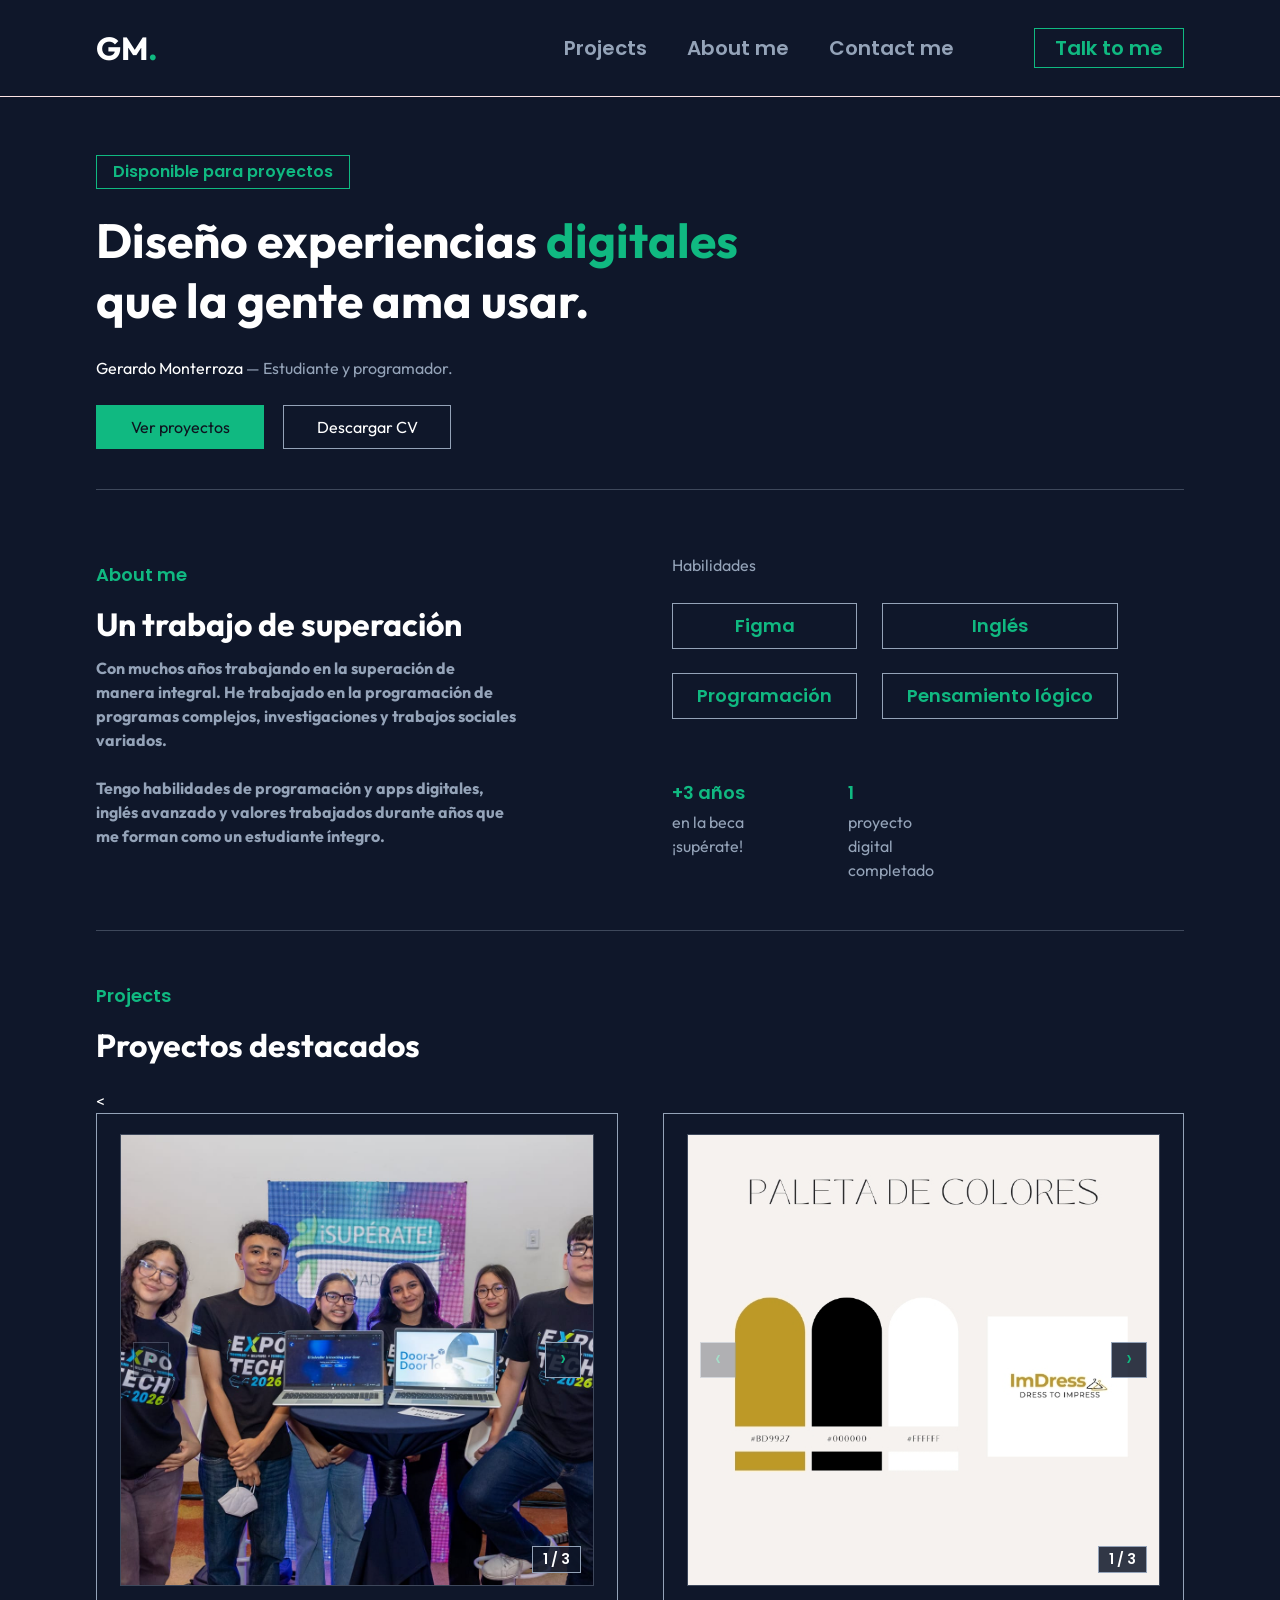
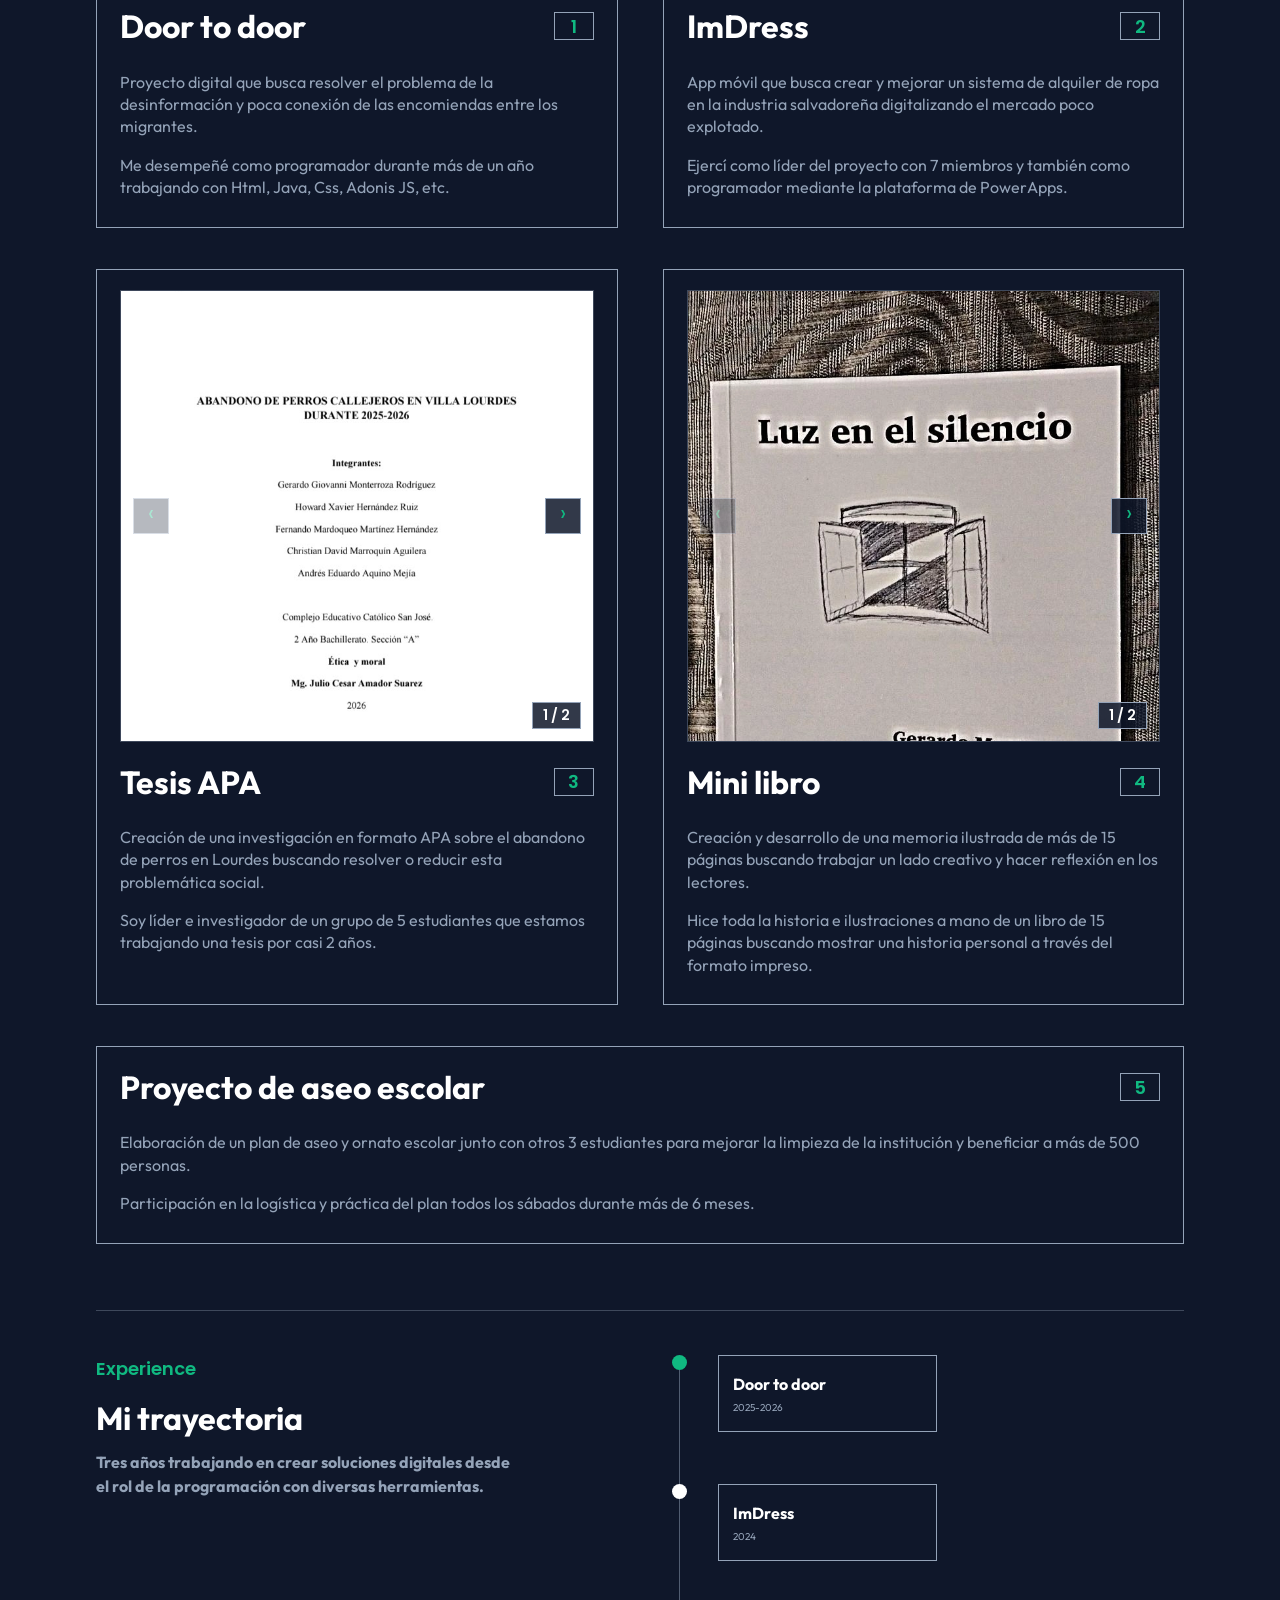
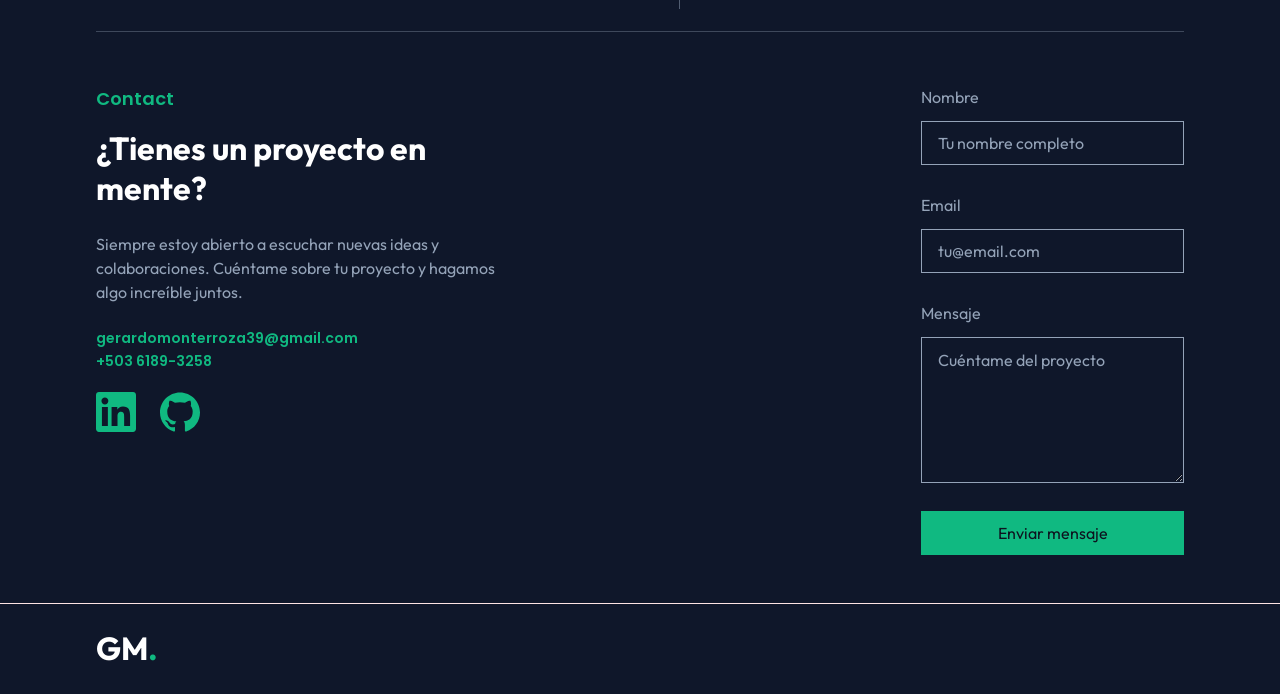
==== index.html @ bad2148e "cambios2" ====
<!DOCTYPE html>
<html lang="es">
<head>
  <meta charset="UTF-8">
  <meta name="viewport" content="width=device-width, initial-scale=1">
  <title>Gerardo Monterroza — Portafolio</title>
  <meta name="description" content="Portafolio de Gerardo Monterroza, estudiante y programador. Diseño experiencias digitales que la gente ama usar.">
    <meta name="theme-color" content="#0f172a">
  <link rel="icon" href="data:image/svg+xml,%3Csvg xmlns='http://www.w3.org/2000/svg' viewBox='0 0 64 64'%3E%3Crect width='64' height='64' fill='%230f172a'/%3E%3Ctext x='4' y='44' font-family='Arial,sans-serif' font-weight='700' font-size='30' fill='%23ffffff'%3EGM%3Ctspan fill='%2310b981'%3E.%3C/tspan%3E%3C/text%3E%3C/svg%3E">

  <meta property="og:type" content="website">
  <meta property="og:locale" content="es_LA">
  <meta property="og:title" content="Gerardo Monterroza — Portafolio">
  <meta property="og:description" content="Estudiante y programador. Diseño experiencias digitales que la gente ama usar.">
    <meta property="og:url" content="https://gerarmntrroza.github.io/portafolio/">
  <meta property="og:image" content="https://gerarmntrroza.github.io/portafolio/assets/img/vista-previa.jpg">
  <meta name="twitter:card" content="summary_large_image">

  <link rel="preconnect" href="https://fonts.googleapis.com">
  <link rel="preconnect" href="https://fonts.gstatic.com" crossorigin>
  <link href="https://fonts.googleapis.com/css2?family=Outfit:wght@400;700&family=Poppins:wght@600&display=swap" rel="stylesheet">

  <link rel="stylesheet" href="styles.css">
</head>
<body>

    <header class="nav" id="nav">
    <div class="container nav__inner">
      <a href="#inicio" class="logo" aria-label="Gerardo Monterroza, ir al inicio">GM<span>.</span></a>

      <nav class="nav__links" id="nav-links" aria-label="Principal">
        <a href="#projects">Projects</a>
        <a href="#about">About me</a>
        <a href="#contact">Contact me</a>
      </nav>

      <a href="#contact" class="nav__cta">Talk to me</a>

      <button class="nav__toggle" type="button" aria-label="Abrir menú" aria-expanded="false" aria-controls="nav-links">
        <span></span>
        <span></span>
        <span></span>
      </button>
    </div>
  </header>

  <main id="inicio">

    <section class="hero">
      <div class="container">
        <p class="badge">Disponible para proyectos</p>

        <h1 class="hero__title">
          Diseño experiencias <span class="accent">digitales</span><br class="br-desktop">
          que la gente ama usar.
        </h1>

        <p class="hero__subtitle">
          Gerardo Monterroza <span>— Estudiante y programador.</span>
        </p>

        <div class="hero__actions">
          <a href="#projects" class="btn btn--primary">Ver proyectos</a>
          <a href="assets/cv-gerardo-monterroza.pdf" class="btn btn--outline" download>Descargar CV</a>
        </div>
      </div>
    </section>

    <div class="container">
      <hr class="divider">
    </div>

    <section class="about" id="about">
      <div class="container about__grid">
        <div class="about__text">
          <p class="section-label">About me</p>
          <h2 class="section-title">Un trabajo de superación</h2>
          <p>Con muchos años trabajando en la superación de manera integral. He trabajado en la programación de programas complejos, investigaciones y trabajos sociales variados.</p>
          <p>Tengo habilidades de programación y apps digitales, inglés avanzado y valores trabajados durante años que me forman como un estudiante íntegro.</p>
        </div>

        <div class="about__side">
          <h3 class="about__skills-title">Habilidades</h3>
          <ul class="skills">
            <li>Figma</li>
            <li>Inglés</li>
            <li>Programación</li>
            <li>Pensamiento lógico</li>
          </ul>

          <div class="stats">
            <div class="stat">
              <span class="stat__value">+3 años</span>
              <span class="stat__label">en la beca ¡supérate!</span>
            </div>
            <div class="stat">
              <span class="stat__value">1</span>
              <span class="stat__label">proyecto digital completado</span>
            </div>
          </div>
        </div>
      </div>
    </section>

    <div class="container">
      <hr class="divider">
    </div>

    <section class="projects" id="projects">
      <div class="container">
        <p class="section-label">Projects</p>
        <h2 class="section-title">Proyectos destacados</h2>

                <        <ul class="projects__grid">
          <li class="project">
            <div class="gallery" aria-label="Imágenes de Door to door">
              <div class="gallery__track" tabindex="0">
                <img src="assets/img/door-to-door-1.jpeg" alt="Pantalla principal de Door to door" width="800" height="450" loading="lazy">
                <img src="assets/img/door-to-door-2.jpeg" alt="Seguimiento de encomiendas en Door to door" width="800" height="450" loading="lazy">
                <img src="assets/img/door-to-door-3.jpeg" alt="Perfil de usuario en Door to door" width="800" height="450" loading="lazy">
              </div>
              <button class="gallery__btn gallery__btn--prev" type="button" aria-label="Imagen anterior">‹</button>
              <button class="gallery__btn gallery__btn--next" type="button" aria-label="Imagen siguiente">›</button>
              <span class="gallery__count" aria-live="polite">1 / 3</span>
            </div>
            <div class="project__header">
              <h3 class="project__title">Door to door</h3>
              <span class="project__number">1</span>
            </div>
            <p>Proyecto digital que busca resolver el problema de la desinformación y poca conexión de las encomiendas entre los migrantes.</p>
            <p>Me desempeñé como programador durante más de un año trabajando con Html, Java, Css, Adonis JS, etc.</p>
          </li>

          <li class="project">
            <div class="gallery" aria-label="Imágenes de ImDress">
              <div class="gallery__track" tabindex="0">
                <img src="assets/img/imdress-1.jpeg" alt="Pantalla de inicio de la app ImDress" width="800" height="450" loading="lazy">
                <img src="assets/img/imdress-2.jpeg" alt="Catálogo de ropa en ImDress" width="800" height="450" loading="lazy">
                <img src="assets/img/imdress-3.jpeg" alt="Proceso de alquiler en ImDress" width="800" height="450" loading="lazy">
              </div>
              <button class="gallery__btn gallery__btn--prev" type="button" aria-label="Imagen anterior">‹</button>
              <button class="gallery__btn gallery__btn--next" type="button" aria-label="Imagen siguiente">›</button>
              <span class="gallery__count" aria-live="polite">1 / 3</span>
            </div>
            <div class="project__header">
              <h3 class="project__title">ImDress</h3>
              <span class="project__number">2</span>
            </div>
            <p>App móvil que busca crear y mejorar un sistema de alquiler de ropa en la industria salvadoreña digitalizando el mercado poco explotado.</p>
            <p>Ejercí como líder del proyecto con 7 miembros y también como programador mediante la plataforma de PowerApps.</p>
          </li>

          <li class="project">
            <div class="gallery" aria-label="Imágenes de la Tesis APA">
              <div class="gallery__track" tabindex="0">
                <img src="assets/img/tesis-apa-1.jpeg" alt="Portada de la investigación sobre el abandono de perros" width="800" height="450" loading="lazy">
                <img src="assets/img/tesis-apa-2.jpeg" alt="Página interna de la tesis en formato APA" width="800" height="450" loading="lazy">
              </div>
              <button class="gallery__btn gallery__btn--prev" type="button" aria-label="Imagen anterior">‹</button>
              <button class="gallery__btn gallery__btn--next" type="button" aria-label="Imagen siguiente">›</button>
              <span class="gallery__count" aria-live="polite">1 / 2</span>
            </div>
            <div class="project__header">
              <h3 class="project__title">Tesis APA</h3>
              <span class="project__number">3</span>
            </div>
            <p>Creación de una investigación en formato APA sobre el abandono de perros en Lourdes buscando resolver o reducir esta problemática social.</p>
            <p>Soy líder e investigador de un grupo de 5 estudiantes que estamos trabajando una tesis por casi 2 años.</p>
          </li>

          <li class="project">
            <div class="gallery" aria-label="Imágenes del Mini libro">
              <div class="gallery__track" tabindex="0">
                <img src="assets/img/mini-libro-1.jpeg" alt="Portada del Mini libro ilustrado a mano" width="800" height="450" loading="lazy">
                <img src="assets/img/mini-libro-2.jpeg" alt="Página interior del Mini libro" width="800" height="450" loading="lazy">
              </div>
              <button class="gallery__btn gallery__btn--prev" type="button" aria-label="Imagen anterior">‹</button>
              <button class="gallery__btn gallery__btn--next" type="button" aria-label="Imagen siguiente">›</button>
              <span class="gallery__count" aria-live="polite">1 / 2</span>
            </div>
            <div class="project__header">
              <h3 class="project__title">Mini libro</h3>
              <span class="project__number">4</span>
            </div>
            <p>Creación y desarrollo de una memoria ilustrada de más de 15 páginas buscando trabajar un lado creativo y hacer reflexión en los lectores.</p>
            <p>Hice toda la historia e ilustraciones a mano de un libro de 15 páginas buscando mostrar una historia personal a través del formato impreso.</p>
          </li>

          <li class="project project--wide">
            <div class="project__header">
              <h3 class="project__title">Proyecto de aseo escolar</h3>
              <span class="project__number">5</span>
            </div>
            <p>Elaboración de un plan de aseo y ornato escolar junto con otros 3 estudiantes para mejorar la limpieza de la institución y beneficiar a más de 500 personas.</p>
            <p>Participación en la logística y práctica del plan todos los sábados durante más de 6 meses.</p>
          </li>
        </ul>
      </div>
    </section>

    <div class="container">
      <hr class="divider">
    </div>

    <section class="experience" id="experience">
      <div class="container experience__grid">
        <div class="experience__text">
          <p class="section-label">Experience</p>
          <h2 class="section-title">Mi trayectoria</h2>
          <p>Tres años trabajando en crear soluciones digitales desde el rol de la programación con diversas herramientas.</p>
        </div>

        <ol class="timeline">
          <li class="timeline__item">
            <div class="timeline__card">
              <h3>Door to door</h3>
              <p>2025-2026</p>
            </div>
          </li>
          <li class="timeline__item">
            <div class="timeline__card">
              <h3>ImDress</h3>
              <p>2024</p>
            </div>
          </li>
        </ol>
      </div>
    </section>

    <div class="container">
      <hr class="divider">
    </div>

        <section class="contact" id="contact">
      <div class="container contact__grid">
        <div class="contact__info">
          <p class="section-label">Contact</p>
          <h2 class="section-title">¿Tienes un proyecto en mente?</h2>
          <p class="contact__text">Siempre estoy abierto a escuchar nuevas ideas y colaboraciones. Cuéntame sobre tu proyecto y hagamos algo increíble juntos.</p>

          <address class="contact__data">
            <a href="mailto:gerardomonterroza39@gmail.com">gerardomonterroza39@gmail.com</a>
            <a href="tel:+50361893258">+503 6189-3258</a>
          </address>

          <ul class="socials">
            <li>
              <a href="https://www.linkedin.com/in/giovanni-monterroza-0b888b441/" target="_blank" rel="noopener" aria-label="LinkedIn">
                <svg viewBox="0 0 24 24" aria-hidden="true"><path d="M20.447 20.452h-3.554v-5.569c0-1.328-.027-3.037-1.852-3.037-1.853 0-2.136 1.445-2.136 2.939v5.667H9.351V9h3.414v1.561h.046c.477-.9 1.637-1.85 3.37-1.85 3.601 0 4.267 2.37 4.267 5.455v6.286zM5.337 7.433c-1.144 0-2.063-.926-2.063-2.065 0-1.138.92-2.063 2.063-2.063 1.14 0 2.064.925 2.064 2.063 0 1.139-.925 2.065-2.064 2.065zm1.782 13.019H3.555V9h3.564v11.452zM22.225 0H1.771C.792 0 0 .774 0 1.729v20.542C0 23.227.792 24 1.771 24h20.451C23.2 24 24 23.227 24 22.271V1.729C24 .774 23.2 0 22.222 0h.003z"/></svg>
              </a>
            </li>
            <li>
              <a href="https://github.com/gerarmntrroza" target="_blank" rel="noopener" aria-label="GitHub">
                <svg viewBox="0 0 24 24" aria-hidden="true"><path d="M12 .297c-6.63 0-12 5.373-12 12 0 5.303 3.438 9.8 8.205 11.385.6.113.82-.258.82-.577 0-.285-.01-1.04-.015-2.04-3.338.724-4.042-1.61-4.042-1.61C4.422 18.07 3.633 17.7 3.633 17.7c-1.087-.744.084-.729.084-.729 1.205.084 1.838 1.236 1.838 1.236 1.07 1.835 2.809 1.305 3.495.998.108-.776.417-1.305.76-1.605-2.665-.3-5.466-1.332-5.466-5.93 0-1.31.465-2.38 1.235-3.22-.135-.303-.54-1.523.105-3.176 0 0 1.005-.322 3.3 1.23.96-.267 1.98-.399 3-.405 1.02.006 2.04.138 3 .405 2.28-1.552 3.285-1.23 3.285-1.23.645 1.653.24 2.873.12 3.176.765.84 1.23 1.91 1.23 3.22 0 4.61-2.805 5.625-5.475 5.92.42.36.81 1.096.81 2.22 0 1.606-.015 2.896-.015 3.286 0 .315.21.69.825.57C20.565 22.092 24 17.592 24 12.297c0-6.627-5.373-12-12-12"/></svg>
              </a>
            </li>
          </ul>
        </div>

        <form class="form" id="contact-form">
          <div class="form__field">
            <label for="nombre">Nombre</label>
            <input type="text" id="nombre" name="nombre" placeholder="Tu nombre completo" required>
          </div>

          <div class="form__field">
            <label for="email">Email</label>
            <input type="email" id="email" name="email" placeholder="tu@email.com" required>
          </div>

          <div class="form__field">
            <label for="mensaje">Mensaje</label>
            <textarea id="mensaje" name="mensaje" rows="5" placeholder="Cuéntame del proyecto" required></textarea>
          </div>

          <button type="submit" class="btn btn--primary form__submit">Enviar mensaje</button>
        </form>
      </div>
    </section>

  </main>

    <footer class="footer">
    <div class="container">
      <a href="#inicio" class="logo" aria-label="Ir al inicio">GM<span>.</span></a>
    </div>
  </footer>

  <script src="script.js"></script>
</body>
</html>
---- styles.css ----
:root {
  --azul-1: #0e131f;
  --azul-2: #0f172a;
  --verde: #10b981;
  --gris: #94a3b8;
  --blanco: #ffffff;
  --borde-nav: #fde4e4;

  --fuente-titulos: "Outfit", sans-serif;
  --fuente-ui: "Poppins", sans-serif;

  --ancho-max: 1200px;
  --margen-lateral: 56px;
}

*,
*::before,
*::after {
  box-sizing: border-box;
}

html {
  scroll-behavior: smooth;
}

body {
  margin: 0;
  background: var(--azul-2);
  color: var(--blanco);
  font-family: var(--fuente-titulos);
  font-size: 16px;
  line-height: 1.5;
  -webkit-font-smoothing: antialiased;
}

a {
  color: inherit;
  text-decoration: none;
}

:focus-visible {
  outline: 2px solid var(--verde);
  outline-offset: 3px;
}

.container {
  width: 100%;
  max-width: var(--ancho-max);
  margin-inline: auto;
  padding-inline: var(--margen-lateral);
}

.accent {
  color: var(--verde);
}

.divider {
  border: 0;
  border-top: 1px solid rgba(148, 163, 184, 0.35);
  margin: 0;
}

.nav {
  background: var(--azul-2);
  border-bottom: 1px solid var(--borde-nav);
}

.nav__inner {
  display: flex;
  align-items: center;
  justify-content: space-between;
  gap: 24px;
  padding-block: 28px;
}

.logo {
  font-family: var(--fuente-titulos);
  font-weight: 700;
  font-size: 32px;
  line-height: 1;
  color: var(--blanco);
}

.logo span {
  color: var(--verde);
}

.nav__links {
  display: flex;
  gap: 40px;
  margin-left: auto;
  margin-right: 56px;
}

.nav__links a {
  font-family: var(--fuente-ui);
  font-weight: 600;
  font-size: 20px;
  color: var(--gris);
  transition: color 0.2s ease;
}

.nav__links a:hover {
  color: var(--blanco);
}

.nav__cta {
  font-family: var(--fuente-ui);
  font-weight: 600;
  font-size: 20px;
  color: var(--verde);
  border: 1px solid var(--verde);
  padding: 4px 20px;
  transition: background 0.2s ease, color 0.2s ease;
}

.nav__cta:hover {
  background: var(--verde);
  color: var(--azul-1);
}

.hero {
  padding-block: 58px 40px;
}

.badge {
  display: inline-block;
  margin: 0 0 21px;
  padding: 4px 16px;
  font-family: var(--fuente-ui);
  font-weight: 600;
  font-size: 16px;
  color: var(--verde);
  border: 1px solid var(--verde);
}

.hero__title {
  margin: 0 0 25px;
  font-weight: 700;
  font-size: 48px;
  line-height: 1.26;
  color: var(--blanco);
}

.hero__subtitle {
  margin: 0 0 25px;
  font-size: 16px;
  color: var(--blanco);
}

.hero__subtitle span {
  color: var(--gris);
}

.hero__actions {
  display: flex;
  flex-wrap: wrap;
  gap: 19px;
}

.btn {
  display: inline-flex;
  align-items: center;
  justify-content: center;
  min-width: 168px;
  height: 44px;
  padding-inline: 24px;
  font-family: var(--fuente-titulos);
  font-weight: 400;
  font-size: 16px;
  border: 1px solid transparent;
  transition: background 0.2s ease, color 0.2s ease, border-color 0.2s ease;
}

.btn--primary {
  background: var(--verde);
  color: var(--azul-1);
}

.btn--primary:hover {
  background: #0da673;
}

.btn--outline {
  background: transparent;
  color: var(--blanco);
  border-color: var(--gris);
}

.btn--outline:hover {
  border-color: var(--blanco);
}

@media (max-width: 900px) {
  :root {
    --margen-lateral: 24px;
  }

  .nav__links {
    display: none;
  }

  .nav__cta {
    margin-left: auto;
  }

  .hero__title {
    font-size: 36px;
  }

  .br-desktop {
    display: none;
  }
}

@media (max-width: 480px) {
  .hero__title {
    font-size: 30px;
  }

  .hero__actions .btn {
    flex: 1 1 100%;
  }
}

.section-label {
  margin: 0 0 16px;
  font-family: var(--fuente-ui);
  font-weight: 600;
  font-size: 18px;
  color: var(--verde);
}

.section-title {
  margin: 0 0 12px;
  font-weight: 700;
  font-size: 32px;
  line-height: 1.26;
  color: var(--blanco);
}

.about {
  padding-block: 63px 48px;
}

.about__grid {
  display: grid;
  grid-template-columns: 1fr 1fr;
  gap: 64px;
  align-items: start;
}

.about__text {
  padding-top: 8px;
}

.about__text p:not(.section-label) {
  max-width: 420px;
  margin: 0 0 24px;
  font-weight: 700;
  font-size: 16px;
  color: var(--gris);
}

.about__skills-title {
  margin: 0 0 26px;
  font-weight: 400;
  font-size: 16px;
  color: var(--gris);
}

.skills {
  display: grid;
  grid-template-columns: repeat(2, auto);
  justify-content: start;
  gap: 24px 25px;
  margin: 0 0 60px;
  padding: 0;
  list-style: none;
}

.skills li {
  display: flex;
  align-items: center;
  justify-content: center;
  min-height: 46px;
  padding-inline: 24px;
  border: 1px solid var(--gris);
  font-family: var(--fuente-ui);
  font-weight: 600;
  font-size: 18px;
  color: var(--verde);
}

.stats {
  display: flex;
  gap: 80px;
}

.stat__value {
  display: block;
  font-family: var(--fuente-ui);
  font-weight: 600;
  font-size: 18px;
  color: var(--verde);
}

.stat__label {
  display: block;
  max-width: 96px;
  margin-top: 4px;
  font-size: 16px;
  color: var(--gris);
}

@media (max-width: 900px) {
  .about__grid {
    grid-template-columns: 1fr;
    gap: 40px;
  }

  .section-title {
    font-size: 28px;
  }
}

.projects {
  padding-block: 51px 66px;
}

.projects .section-title {
  margin-bottom: 24px;
}

.projects__grid {
  display: grid;
  grid-template-columns: 1fr 1fr;
  gap: 41px 45px;
  margin: 0;
  padding: 0;
  list-style: none;
}

.project {
  padding: 20px 23px 28px;
  border: 1px solid var(--gris);
}

.project--wide {
  grid-column: 1 / -1;
}

.project__header {
  display: flex;
  align-items: center;
  justify-content: space-between;
  gap: 16px;
  margin-bottom: 24px;
}

.project__title {
  margin: 0;
  font-weight: 700;
  font-size: 32px;
  line-height: 1.26;
  color: var(--blanco);
}

.project__number {
  display: flex;
  align-items: center;
  justify-content: center;
  min-width: 40px;
  height: 28px;
  border: 1px solid var(--gris);
  font-family: var(--fuente-ui);
  font-weight: 600;
  font-size: 18px;
  color: var(--verde);
}

.project p {
  margin: 0 0 16px;
  font-size: 16px;
  line-height: 1.4;
  color: var(--gris);
}

.project p:last-child {
  margin-bottom: 0;
}

@media (max-width: 900px) {
  .projects__grid {
    grid-template-columns: 1fr;
  }

  .project__title {
    font-size: 26px;
  }
}

.experience {
  padding-block: 44px 70px;
}

.experience__grid {
  display: grid;
  grid-template-columns: 1fr 1fr;
  gap: 64px;
  align-items: start;
}

.experience__text p:not(.section-label) {
  max-width: 420px;
  margin: 0;
  font-weight: 700;
  font-size: 16px;
  color: var(--gris);
}

.timeline {
  margin: 0;
  padding: 0;
  list-style: none;
}

.timeline__item {
  position: relative;
  padding-left: 46px;
}

.timeline__item + .timeline__item {
  margin-top: 52px;
}

.timeline__item::before {
  content: "";
  position: absolute;
  left: 7px;
  top: 15px;
  width: 1px;
  height: calc(100% + 37px);
  background: rgba(148, 163, 184, 0.5);
}

.timeline__item:last-child::before {
  height: 110px;
}

.timeline__item::after {
  content: "";
  position: absolute;
  left: 0;
  top: 0;
  width: 15px;
  height: 15px;
  border-radius: 50%;
  background: var(--blanco);
}

.timeline__item:first-child::after {
  background: var(--verde);
}

.timeline__card {
  max-width: 219px;
  padding: 16px 14px;
  border: 1px solid var(--gris);
}

.timeline__card h3 {
  margin: 0;
  font-weight: 700;
  font-size: 16px;
  color: var(--blanco);
}

.timeline__card p {
  margin: 4px 0 0;
  font-size: 10px;
  color: var(--gris);
}

@media (max-width: 900px) {
  .experience__grid {
    grid-template-columns: 1fr;
    gap: 40px;
  }
}

.contact {
  padding-block: 53px 48px;
}

.contact__grid {
  display: grid;
  grid-template-columns: 1fr 1fr;
  gap: 64px;
  align-items: start;
}

.contact__info .section-title {
  max-width: 330px;
  margin-bottom: 24px;
}

.contact__text {
  max-width: 400px;
  margin: 0 0 24px;
  font-size: 16px;
  color: var(--gris);
}

.contact__data {
  display: flex;
  flex-direction: column;
  gap: 2px;
  margin-bottom: 20px;
  font-style: normal;
}

.contact__data a {
  font-family: var(--fuente-ui);
  font-weight: 600;
  font-size: 14px;
  color: var(--verde);
}

.contact__data a:hover {
  text-decoration: underline;
}

.socials {
  display: flex;
  gap: 24px;
  margin: 0;
  padding: 0;
  list-style: none;
}

.socials a {
  display: block;
  width: 40px;
  height: 40px;
  color: var(--verde);
  transition: color 0.2s ease;
}

.socials a:hover {
  color: var(--blanco);
}

.socials svg {
  display: block;
  width: 100%;
  height: 100%;
  fill: currentColor;
}

.form {
  display: flex;
  flex-direction: column;
  gap: 28px;
  max-width: 401px;
  margin-left: auto;
}

.form__field {
  display: flex;
  flex-direction: column;
  gap: 12px;
}

.form__field label {
  font-size: 16px;
  color: var(--gris);
}

.form__field input,
.form__field textarea {
  width: 100%;
  padding: 0 16px;
  background: transparent;
  border: 1px solid var(--gris);
  border-radius: 0;
  font-family: var(--fuente-titulos);
  font-size: 16px;
  color: var(--blanco);
}

.form__field input {
  height: 44px;
}

.form__field textarea {
  min-height: 146px;
  padding-block: 12px;
  resize: vertical;
}

.form__field input::placeholder,
.form__field textarea::placeholder {
  color: var(--gris);
}

.form__field input:focus,
.form__field textarea:focus {
  border-color: var(--verde);
  outline: none;
}

.form__submit {
  width: 100%;
  cursor: pointer;
}

.footer {
  padding-block: 28px;
  background: var(--azul-2);
  border-top: 1px solid var(--borde-nav);
}

@media (max-width: 900px) {
  .contact__grid {
    grid-template-columns: 1fr;
    gap: 40px;
  }

  .form {
    max-width: none;
    margin-left: 0;
  }
}

.nav {
  position: relative;
}

.nav__toggle {
  display: none;
  flex-direction: column;
  align-items: center;
  justify-content: center;
  gap: 5px;
  width: 40px;
  height: 40px;
  padding: 0;
  background: transparent;
  border: 1px solid var(--gris);
  cursor: pointer;
}

.nav__toggle span {
  display: block;
  width: 20px;
  height: 2px;
  background: var(--blanco);
  transition: transform 0.2s ease, opacity 0.2s ease;
}

.nav.is-open .nav__toggle span:nth-child(1) {
  transform: translateY(7px) rotate(45deg);
}

.nav.is-open .nav__toggle span:nth-child(2) {
  opacity: 0;
}

.nav.is-open .nav__toggle span:nth-child(3) {
  transform: translateY(-7px) rotate(-45deg);
}

@media (max-width: 900px) {
  .nav__toggle {
    display: flex;
  }

  .nav__links {
    position: absolute;
    top: 100%;
    left: 0;
    right: 0;
    z-index: 10;
    display: none;
    flex-direction: column;
    gap: 0;
    margin: 0;
    padding: 8px var(--margen-lateral) 16px;
    background: var(--azul-2);
    border-bottom: 1px solid var(--borde-nav);
  }

  .nav.is-open .nav__links {
    display: flex;
  }

  .nav__links a {
    padding: 14px 0;
    border-bottom: 1px solid rgba(148, 163, 184, 0.2);
  }

  .nav__links a:last-child {
    border-bottom: 0;
  }
}

@media (max-width: 480px) {
  .nav__inner {
    gap: 12px;
  }

  .nav__cta {
    padding: 4px 14px;
    font-size: 16px;
  }
}

.gallery {
  position: relative;
  margin-bottom: 20px;
  border: 1px solid rgba(148, 163, 184, 0.35);
}

.gallery__track {
  display: flex;
  overflow-x: auto;
  scroll-snap-type: x mandatory;
  scrollbar-width: none;
}

.gallery__track::-webkit-scrollbar {
  display: none;
}

.gallery__track img {
  display: block;
  flex: 0 0 100%;
  width: 100%;
  aspect-ratio: 16 / 9;
  object-fit: cover;
  scroll-snap-align: start;
}

.gallery__btn {
  position: absolute;
  top: 50%;
  display: flex;
  align-items: center;
  justify-content: center;
  width: 36px;
  height: 36px;
  padding: 0 0 3px;
  transform: translateY(-50%);
  background: rgba(15, 23, 42, 0.85);
  border: 1px solid var(--gris);
  font-family: var(--fuente-ui);
  font-size: 22px;
  line-height: 1;
  color: var(--verde);
  cursor: pointer;
  transition: border-color 0.2s ease, color 0.2s ease;
}

.gallery__btn:hover {
  border-color: var(--verde);
  color: var(--blanco);
}

.gallery__btn:disabled {
  opacity: 0.35;
  cursor: default;
}

.gallery__btn--prev {
  left: 12px;
}

.gallery__btn--next {
  right: 12px;
}

.gallery__count {
  position: absolute;
  right: 12px;
  bottom: 12px;
  padding: 2px 10px;
  background: rgba(15, 23, 42, 0.85);
  border: 1px solid var(--gris);
  font-family: var(--fuente-ui);
  font-weight: 600;
  font-size: 14px;
  color: var(--blanco);
}

.nav__links a[aria-current="location"] {
  color: var(--blanco);
  text-decoration: underline;
  text-decoration-color: var(--verde);
  text-decoration-thickness: 2px;
  text-underline-offset: 8px;
}
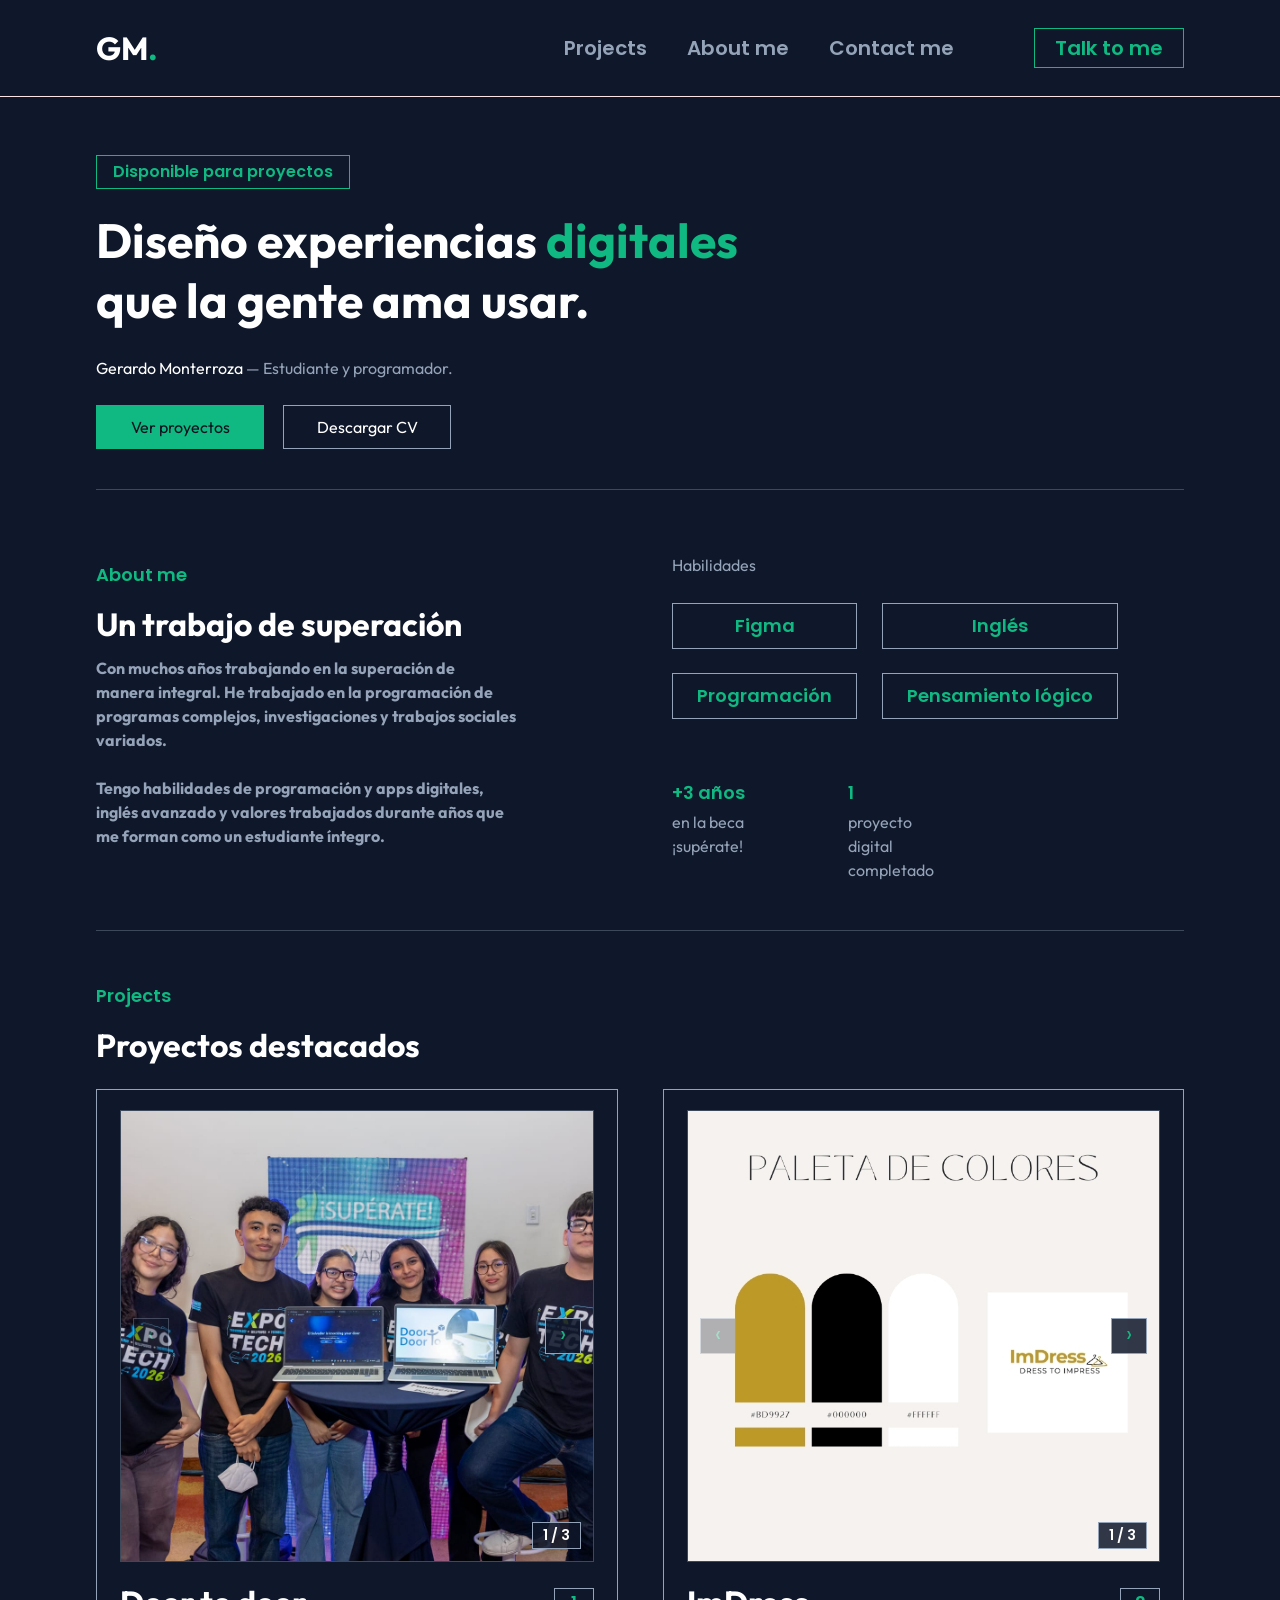
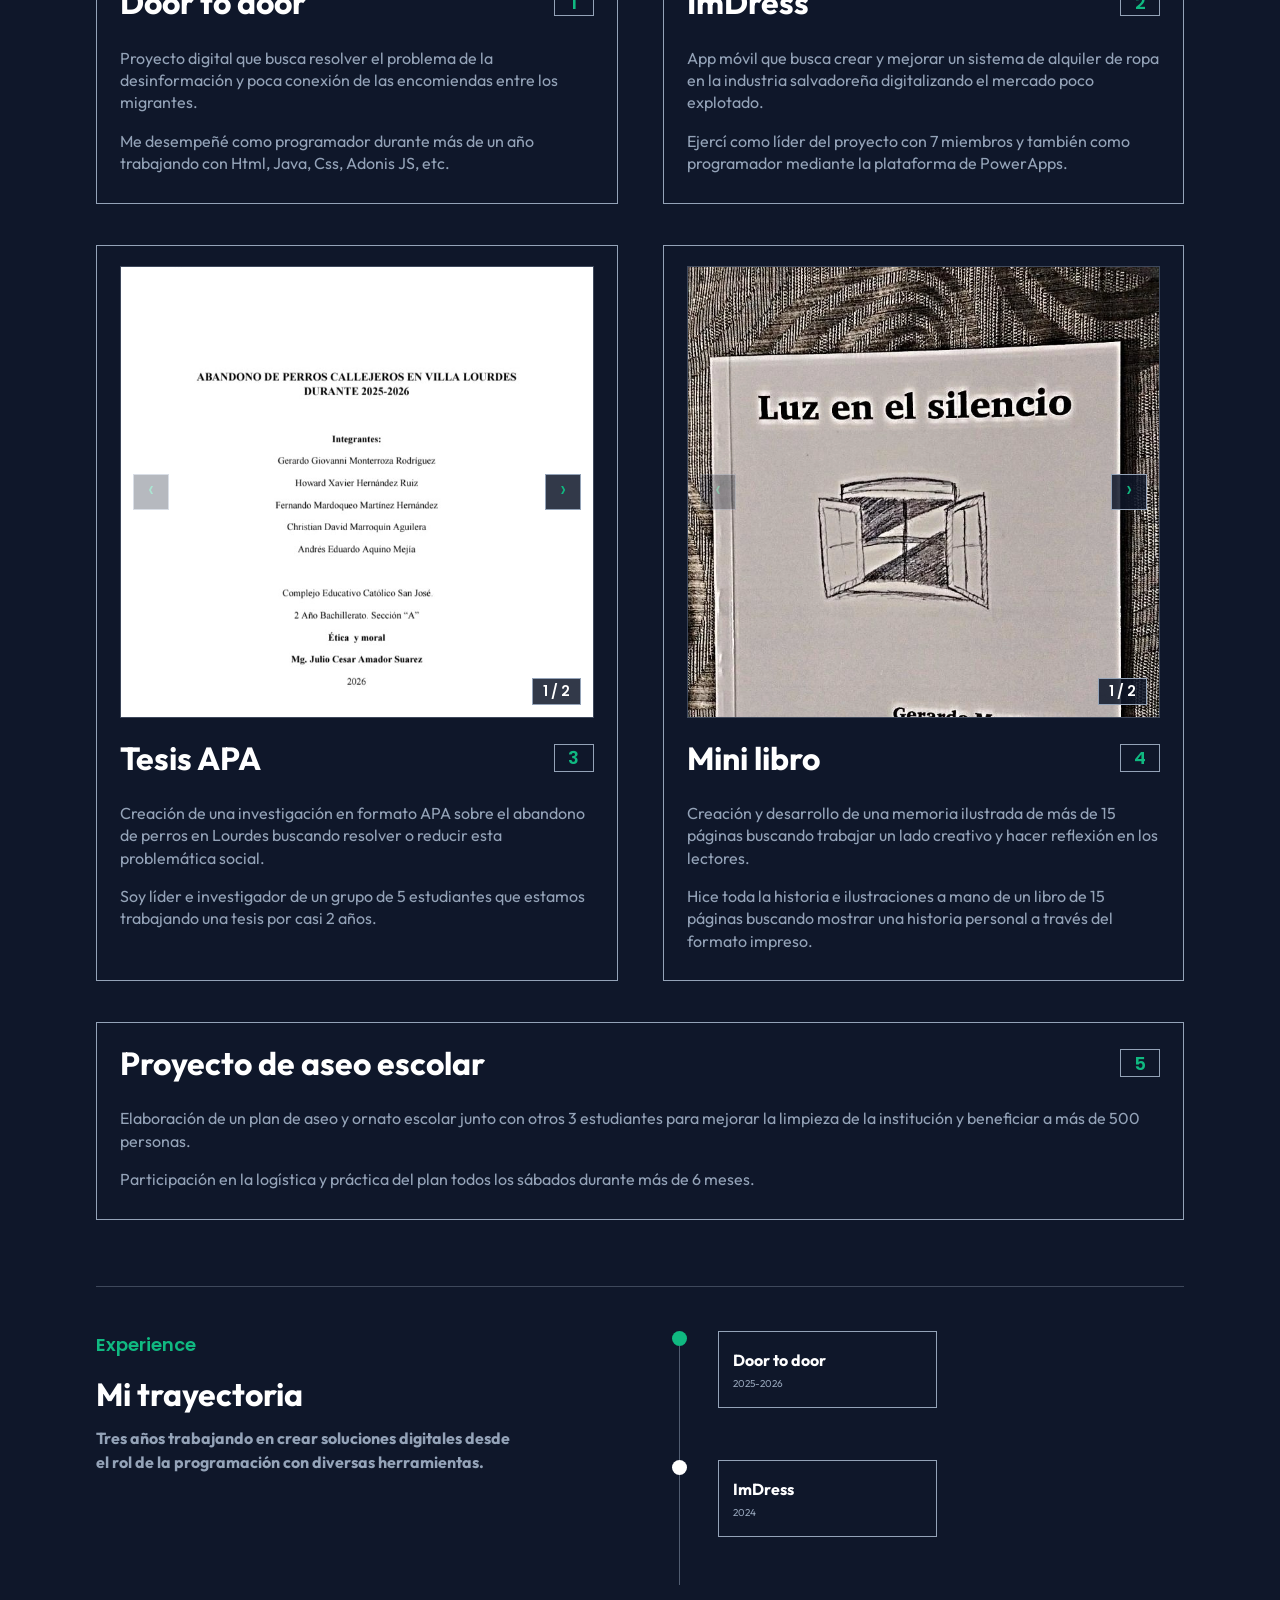
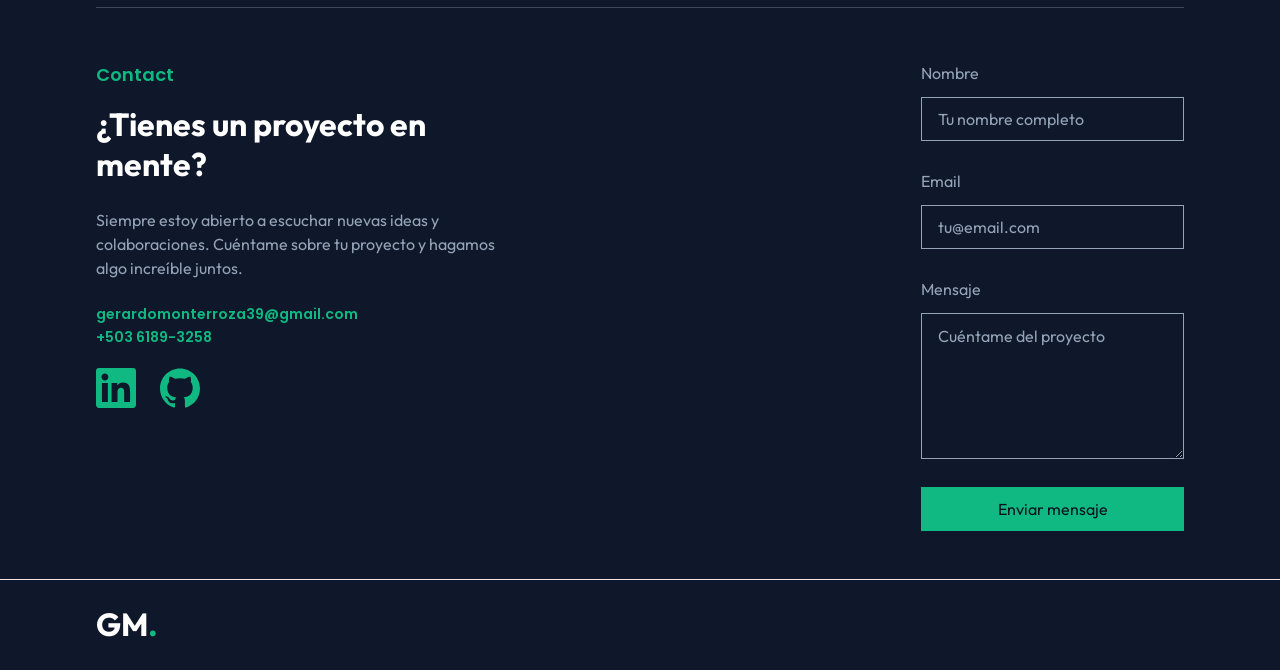
==== commit a9a48481: "cambios3" ====
--- a/index.html
+++ b/index.html
@@ -3,7 +3,7 @@
 <head>
   <meta charset="UTF-8">
   <meta name="viewport" content="width=device-width, initial-scale=1">
-  <title>Gerardo Monterroza — Portafolio</title>
+    <title>Gerardo Monterroza — Estudiante y programador | Portafolio</title>
   <meta name="description" content="Portafolio de Gerardo Monterroza, estudiante y programador. Diseño experiencias digitales que la gente ama usar.">
     <meta name="theme-color" content="#0f172a">
   <link rel="icon" href="data:image/svg+xml,%3Csvg xmlns='http://www.w3.org/2000/svg' viewBox='0 0 64 64'%3E%3Crect width='64' height='64' fill='%230f172a'/%3E%3Ctext x='4' y='44' font-family='Arial,sans-serif' font-weight='700' font-size='30' fill='%23ffffff'%3EGM%3Ctspan fill='%2310b981'%3E.%3C/tspan%3E%3C/text%3E%3C/svg%3E">
@@ -15,6 +15,24 @@
     <meta property="og:url" content="https://gerarmntrroza.github.io/portafolio/">
   <meta property="og:image" content="https://gerarmntrroza.github.io/portafolio/assets/img/vista-previa.jpg">
   <meta name="twitter:card" content="summary_large_image">
+    <link rel="canonical" href="https://gerarmntrroza.github.io/portafolio/">
+  <meta name="author" content="Gerardo Monterroza">
+  <meta name="robots" content="index, follow">
+
+  <script type="application/ld+json">
+  {
+    "@context": "https://schema.org",
+    "@type": "Person",
+    "name": "Gerardo Monterroza",
+    "jobTitle": "Estudiante y programador",
+    "url": "https://gerarmntrroza.github.io/portafolio/",
+    "image": "https://gerarmntrroza.github.io/portafolio/assets/img/vista-previa.jpg",
+    "sameAs": [
+      "https://www.linkedin.com/in/giovanni-monterroza-0b888b441/",
+      "https://github.com/gerarmntrroza"
+    ]
+  }
+  </script>
 
   <link rel="preconnect" href="https://fonts.googleapis.com">
   <link rel="preconnect" href="https://fonts.gstatic.com" crossorigin>
@@ -111,7 +129,7 @@
         <p class="section-label">Projects</p>
         <h2 class="section-title">Proyectos destacados</h2>
 
-                <        <ul class="projects__grid">
+                        <ul class="projects__grid">
           <li class="project">
             <div class="gallery" aria-label="Imágenes de Door to door">
               <div class="gallery__track" tabindex="0">
--- a/styles.css
+++ b/styles.css
@@ -799,4 +799,14 @@
   text-decoration-color: var(--verde);
   text-decoration-thickness: 2px;
   text-underline-offset: 8px;
+}
+
+.nav {
+  position: sticky;
+  top: 0;
+  z-index: 20;
+}
+
+html {
+  scroll-padding-top: 100px;
 }
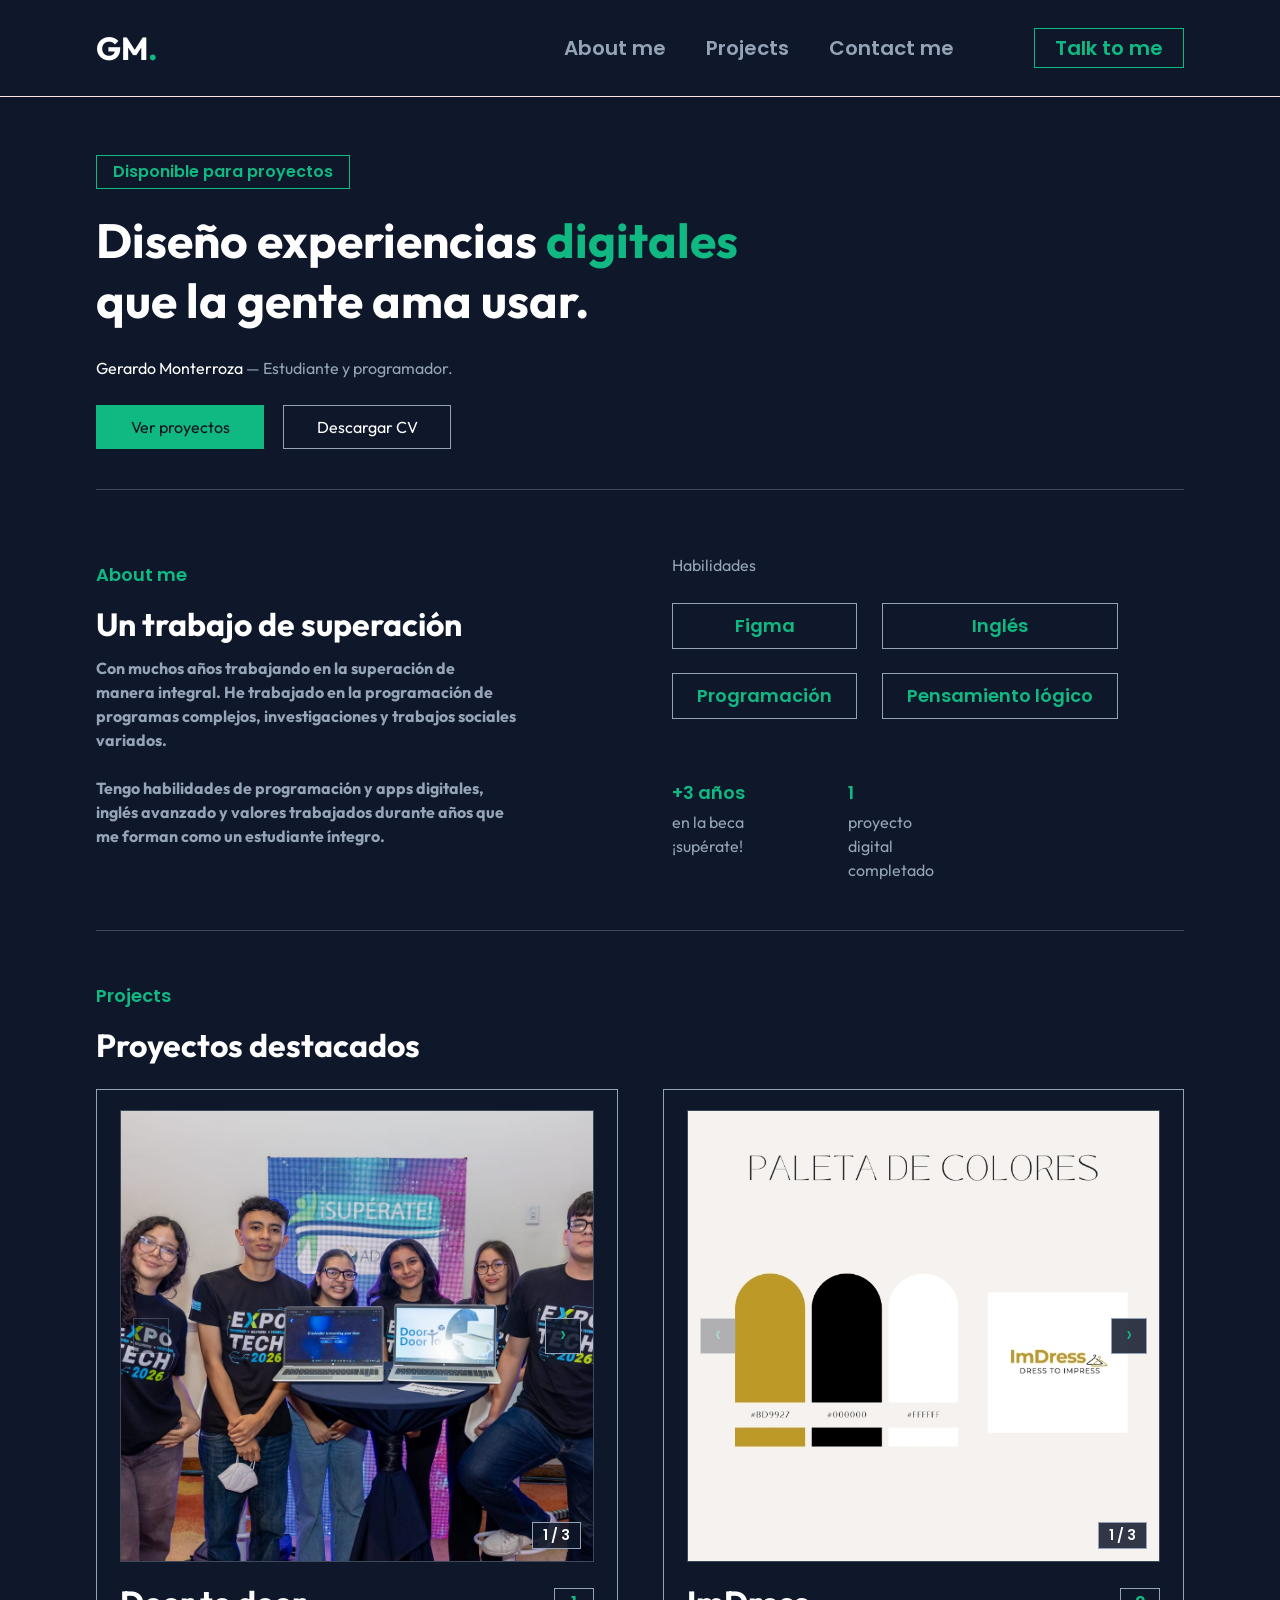
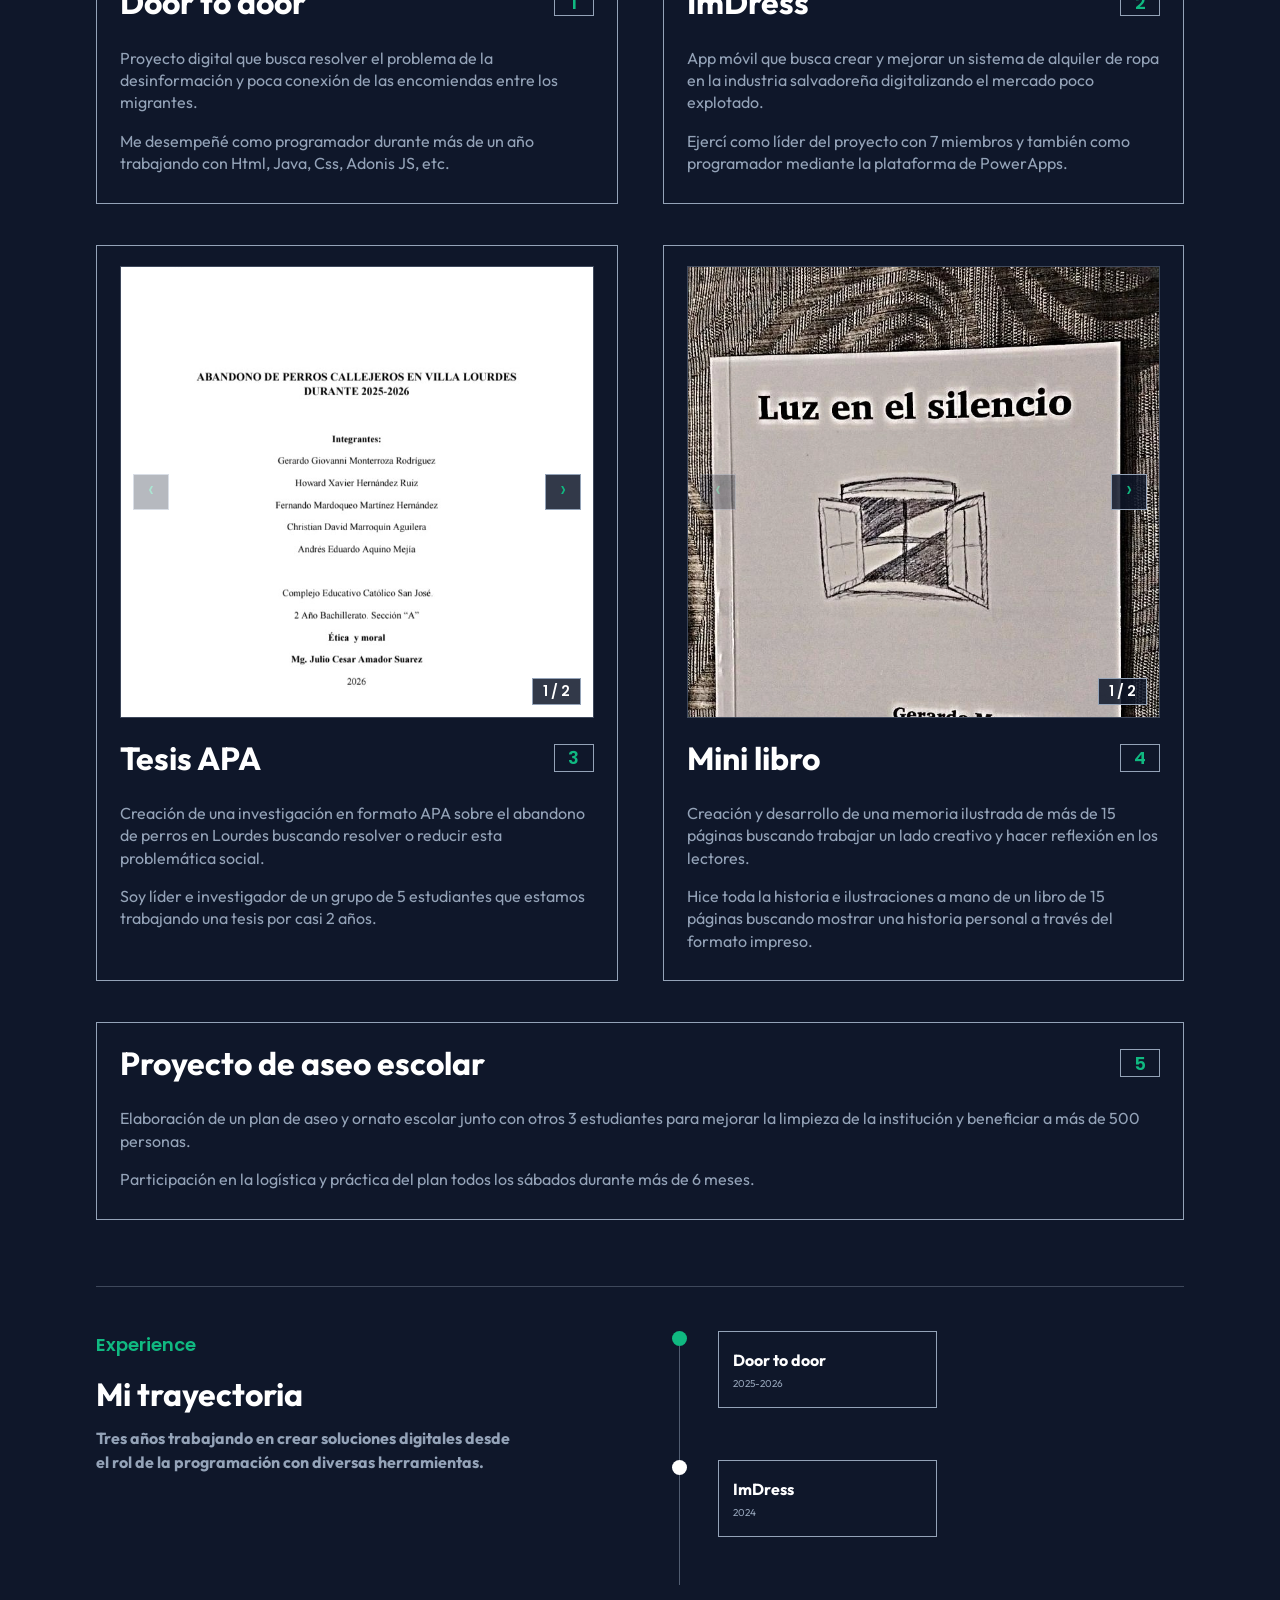
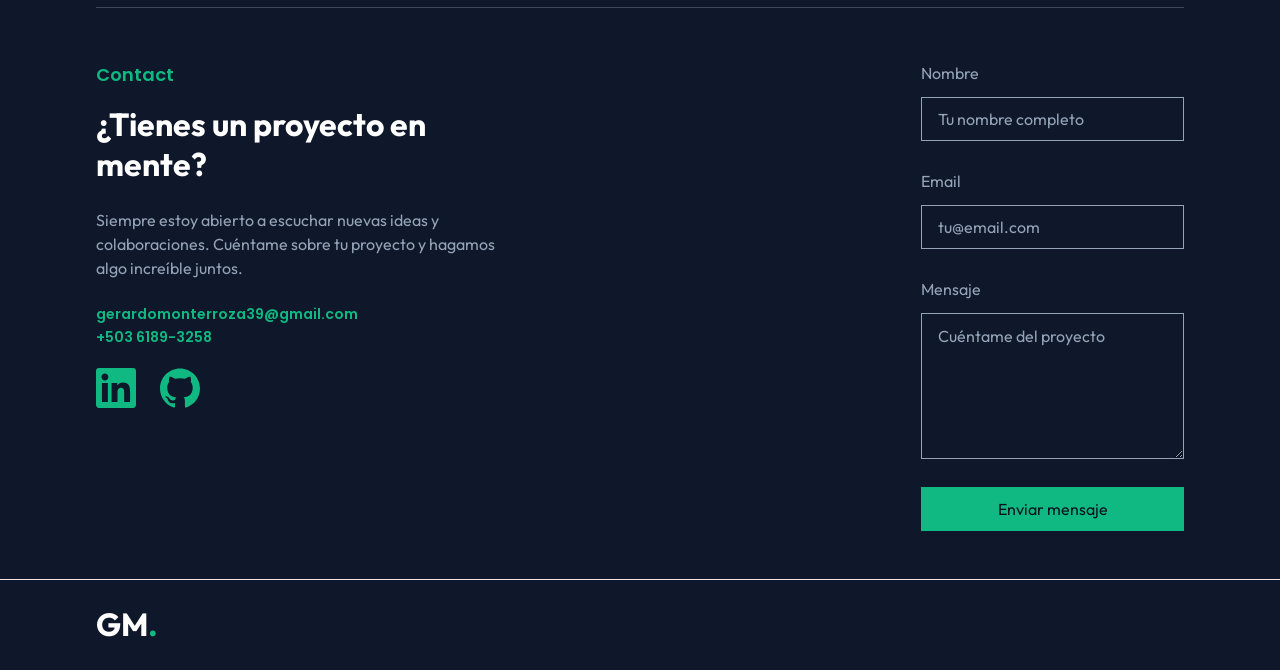
==== commit 78c23bd1: "cambios5" ====
--- a/index.html
+++ b/index.html
@@ -18,6 +18,7 @@
     <link rel="canonical" href="https://gerarmntrroza.github.io/portafolio/">
   <meta name="author" content="Gerardo Monterroza">
   <meta name="robots" content="index, follow">
+    <meta name="google-site-verification" content="8fMgCsI2Rhh4tLsM7N-Y9NSt-KGHnvOWg2jDEDY-aPE" />
 
   <script type="application/ld+json">
   {
@@ -47,8 +48,8 @@
       <a href="#inicio" class="logo" aria-label="Gerardo Monterroza, ir al inicio">GM<span>.</span></a>
 
       <nav class="nav__links" id="nav-links" aria-label="Principal">
+        <a href="#about">About me</a>
         <a href="#projects">Projects</a>
-        <a href="#about">About me</a>
         <a href="#contact">Contact me</a>
       </nav>
 
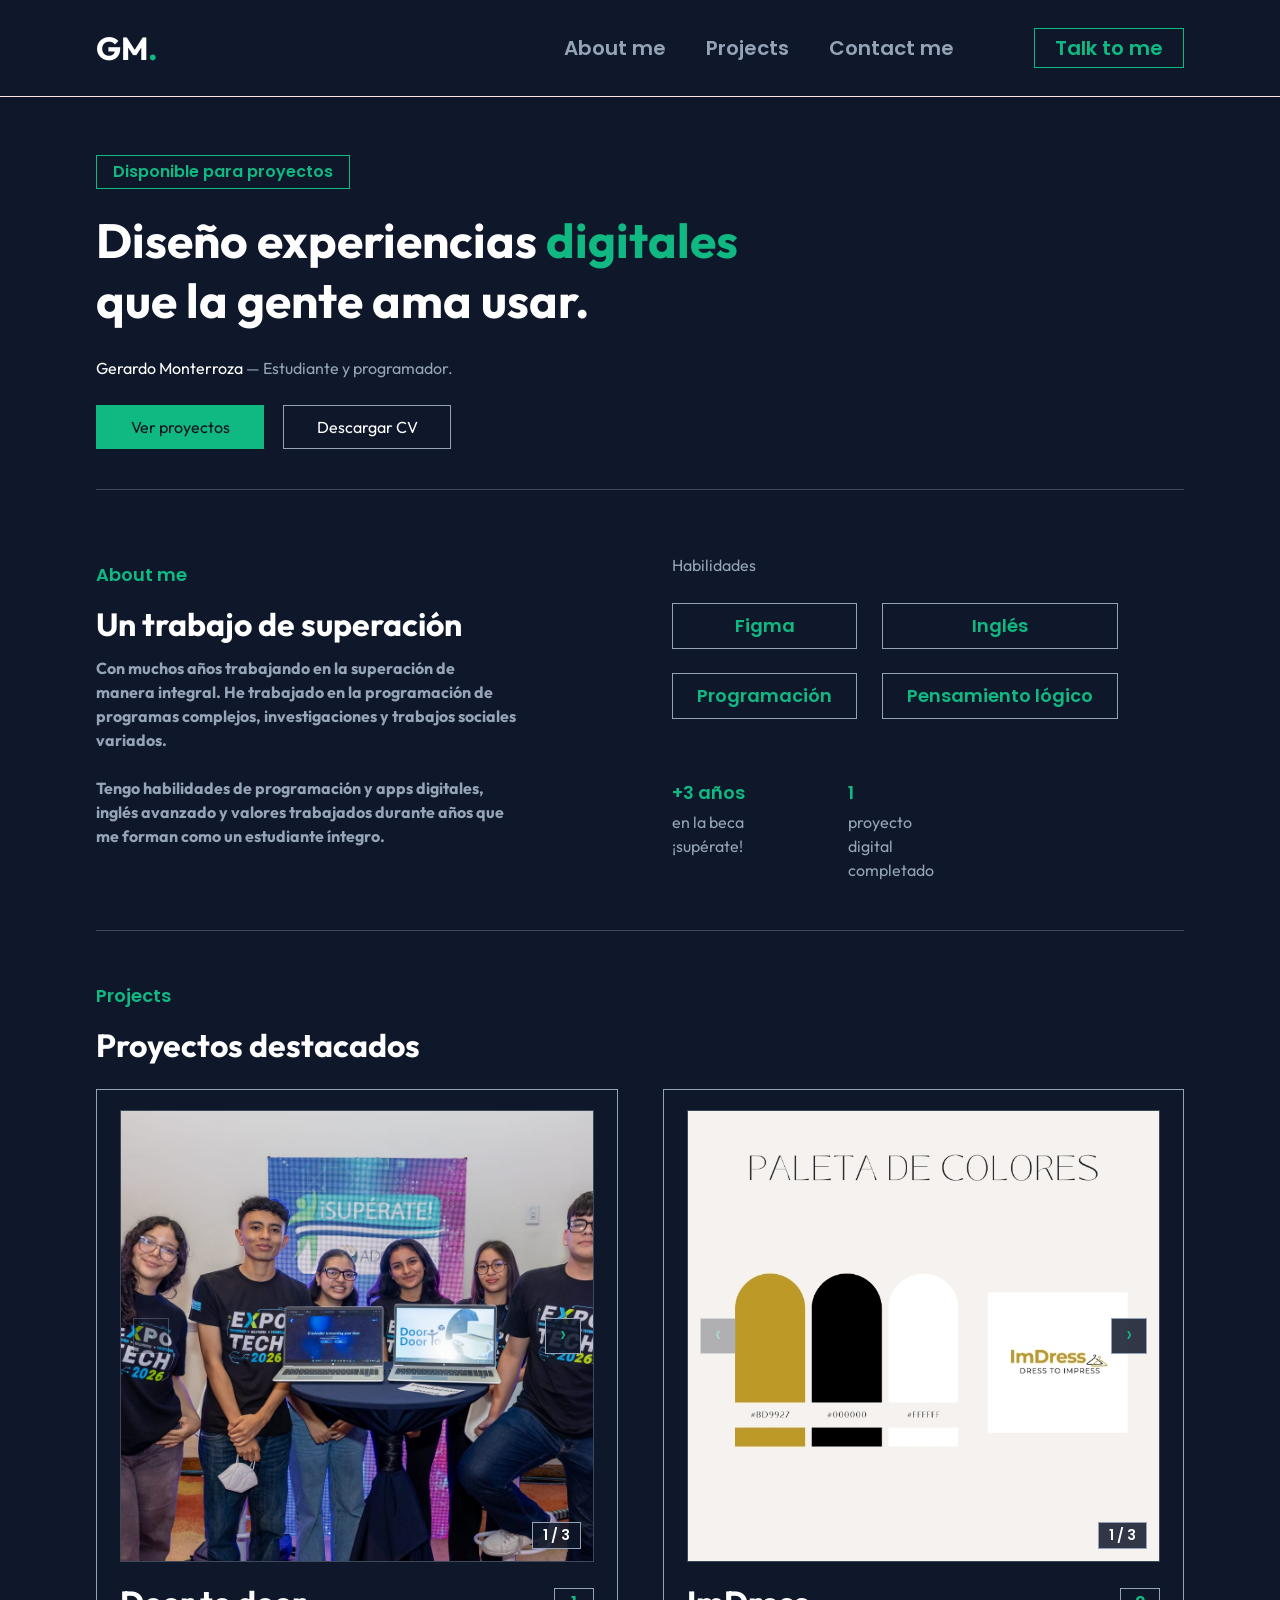
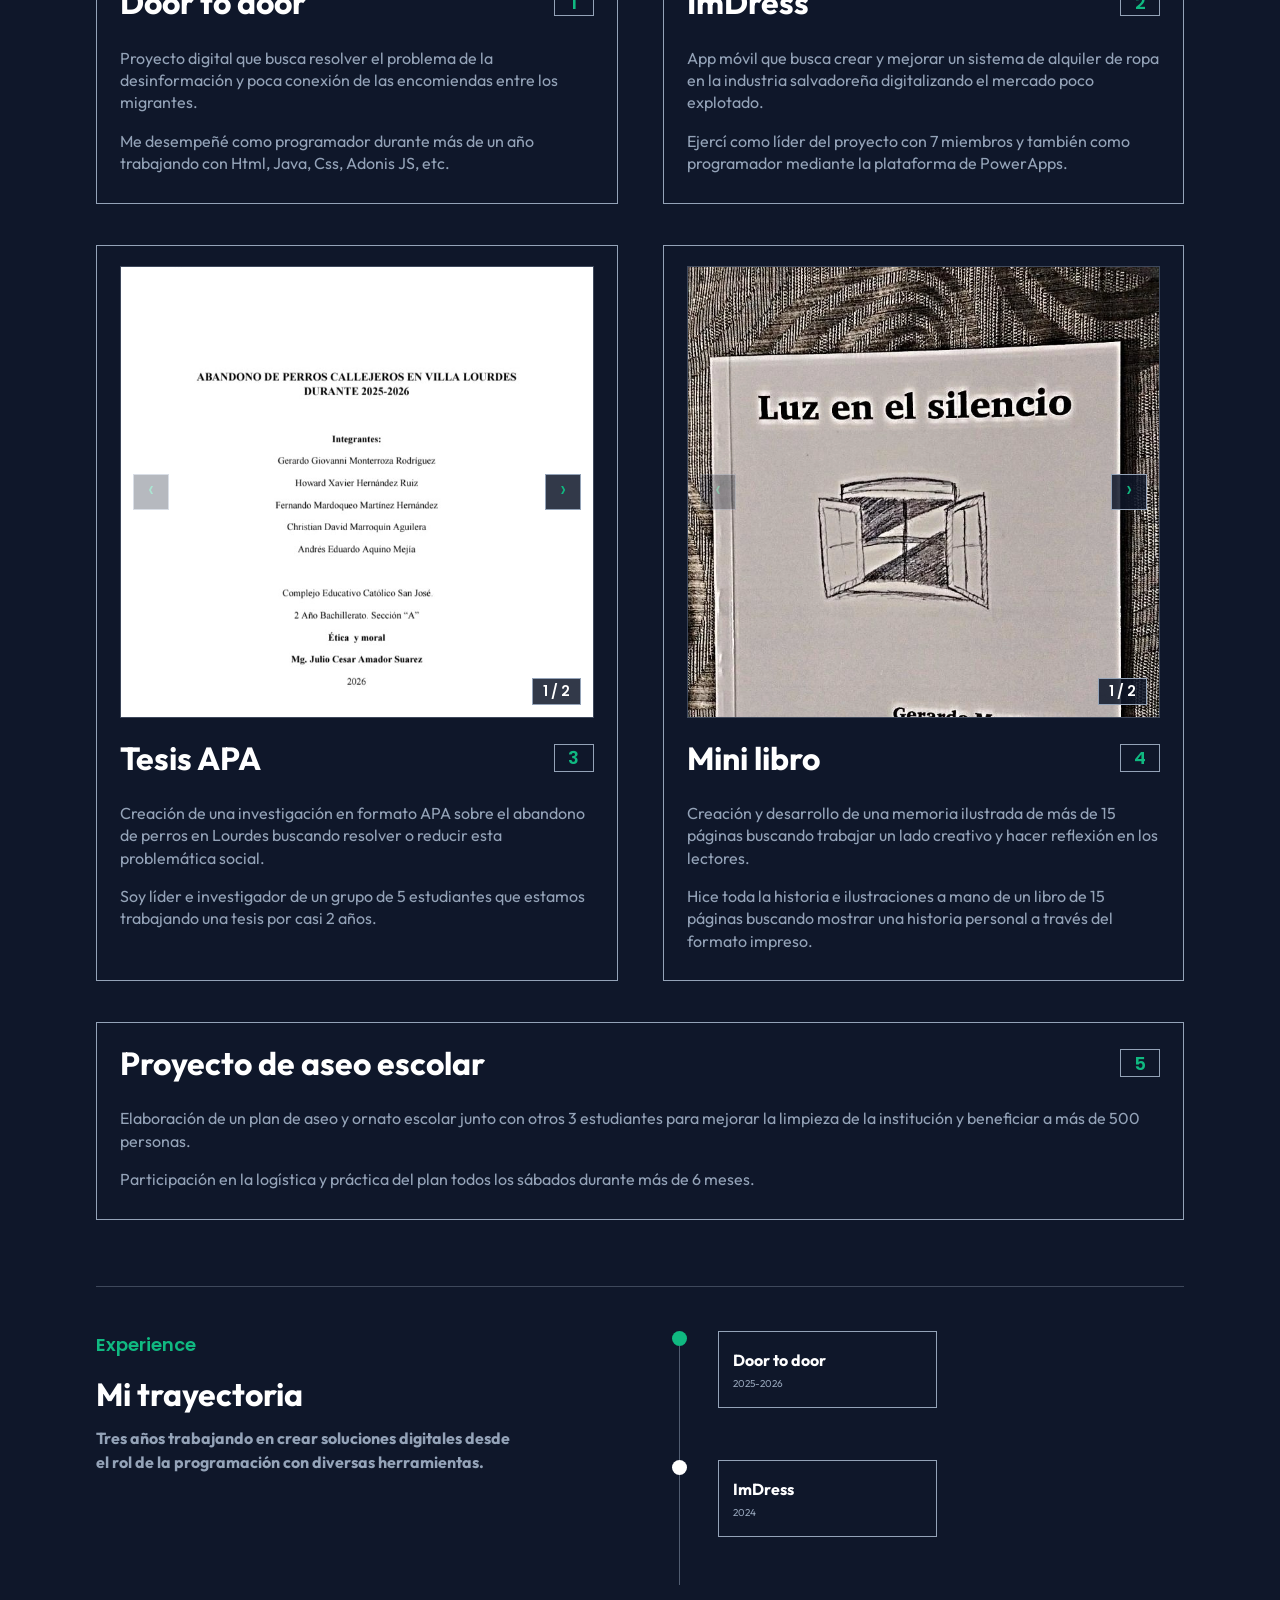
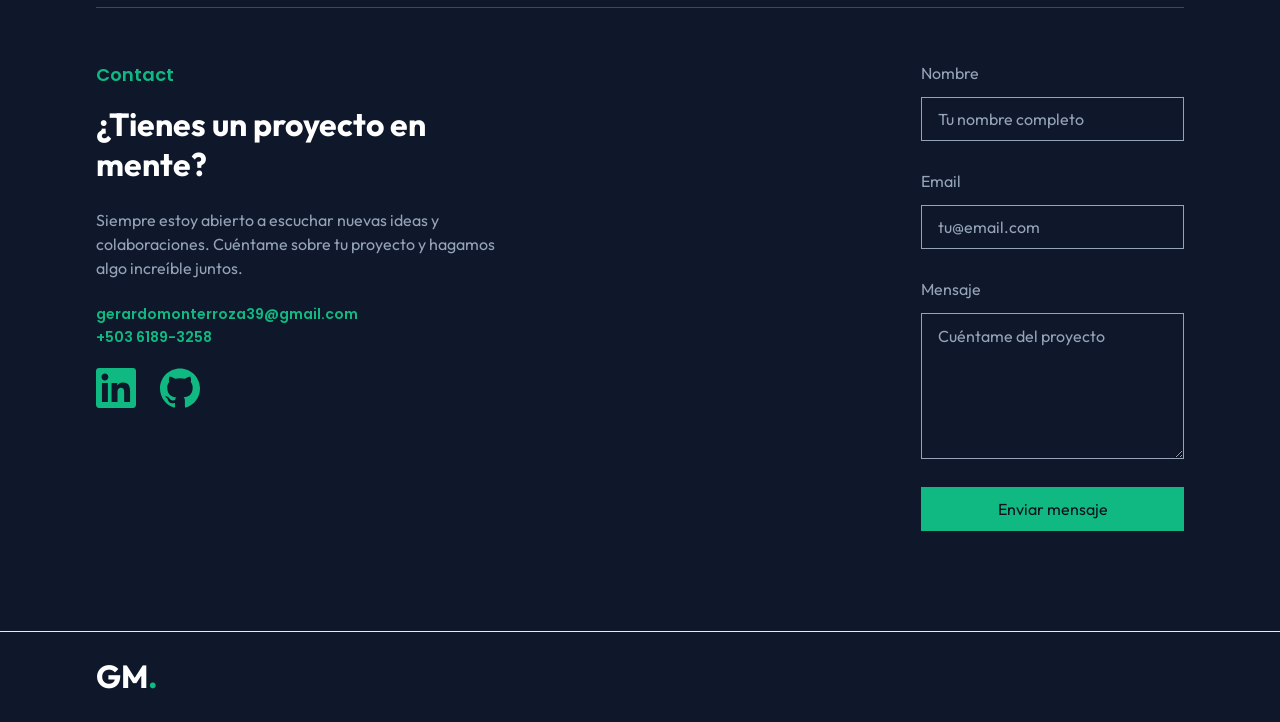
==== commit ad9097c1: "cambios6" ====
--- a/index.html
+++ b/index.html
@@ -292,7 +292,11 @@
             <textarea id="mensaje" name="mensaje" rows="5" placeholder="Cuéntame del proyecto" required></textarea>
           </div>
 
+          <input type="text" name="_gotcha" class="form__trap" tabindex="-1" autocomplete="off" aria-hidden="true">
+
           <button type="submit" class="btn btn--primary form__submit">Enviar mensaje</button>
+
+          <p class="form__status" id="form-status" role="status" aria-live="polite"></p>
         </form>
       </div>
     </section>
--- a/styles.css
+++ b/styles.css
@@ -809,4 +809,31 @@
 
 html {
   scroll-padding-top: 100px;
+}
+
+.form__trap {
+  position: absolute;
+  left: -9999px;
+  width: 1px;
+  height: 1px;
+  opacity: 0;
+}
+
+.form__submit:disabled {
+  opacity: 0.6;
+  cursor: default;
+}
+
+.form__status {
+  min-height: 24px;
+  margin: 0;
+  font-size: 16px;
+}
+
+.form__status.is-ok {
+  color: var(--verde);
+}
+
+.form__status.is-error {
+  color: #f87171;
 }
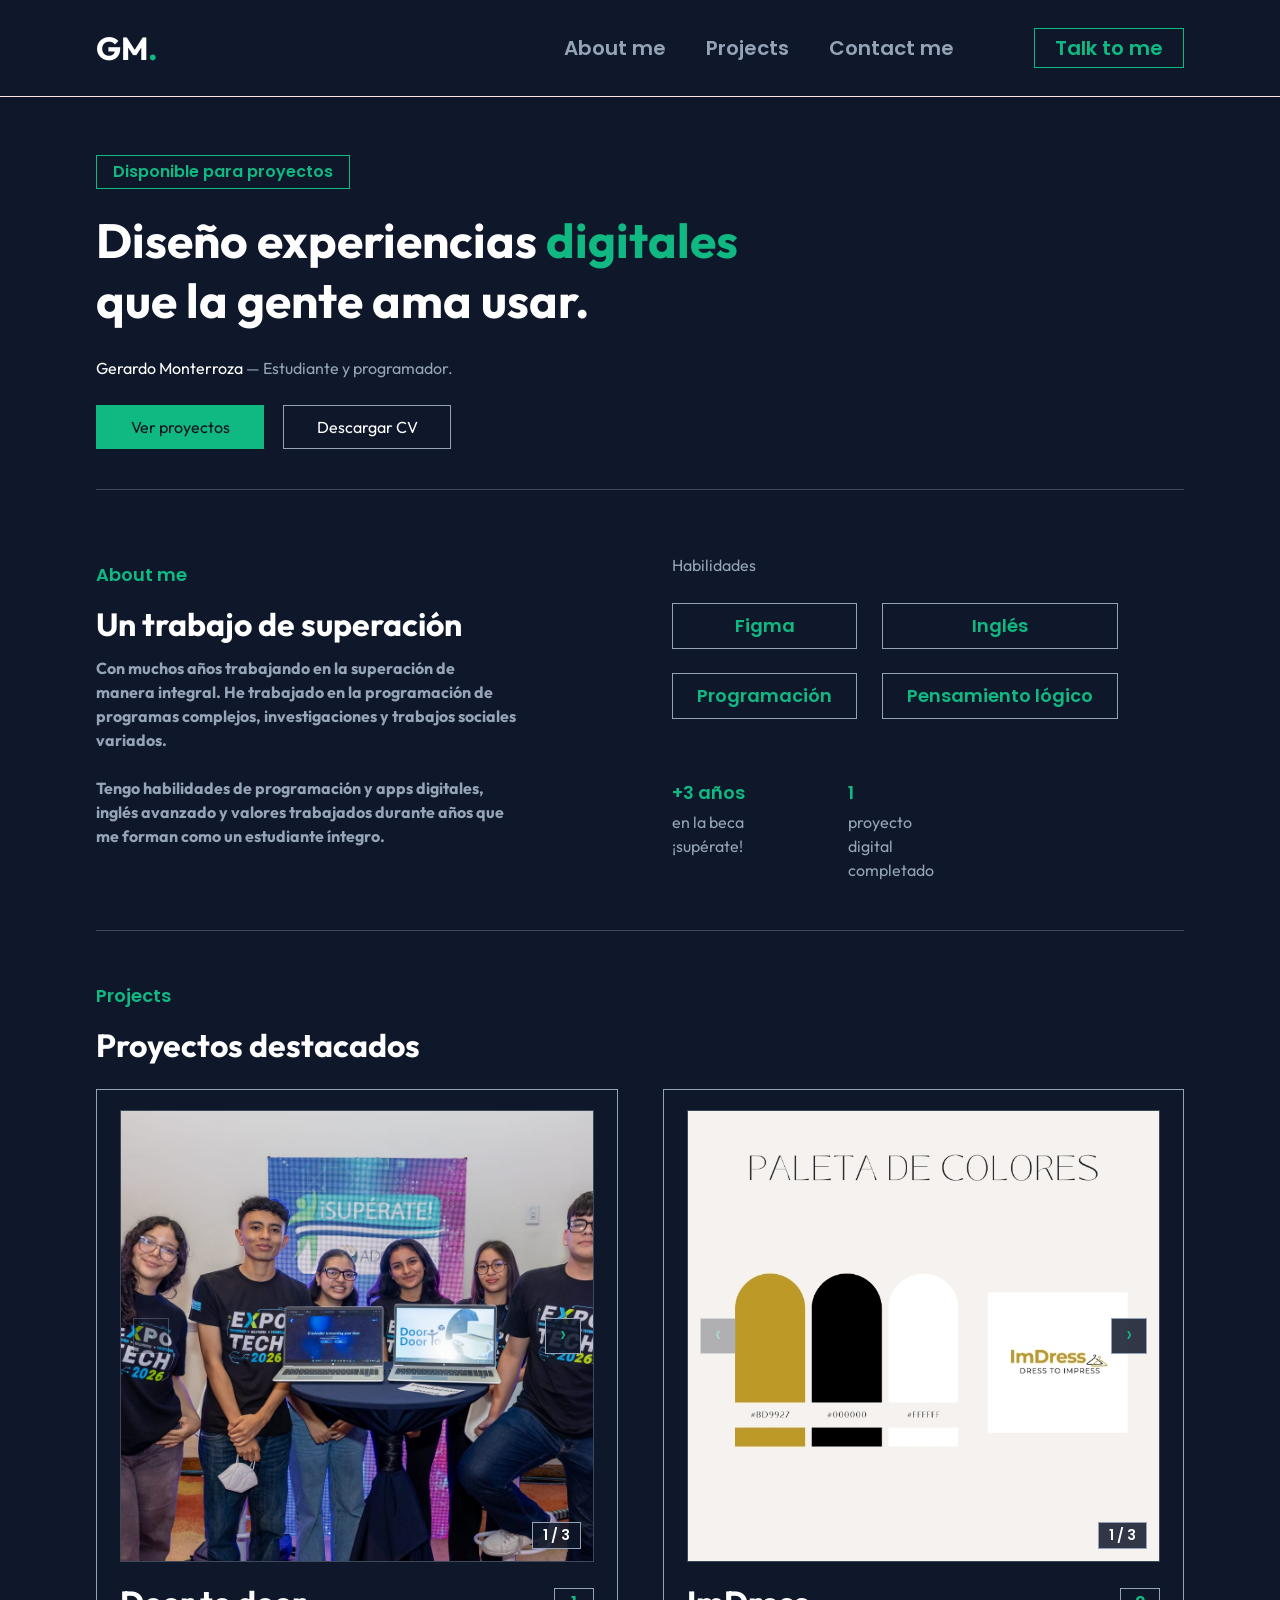
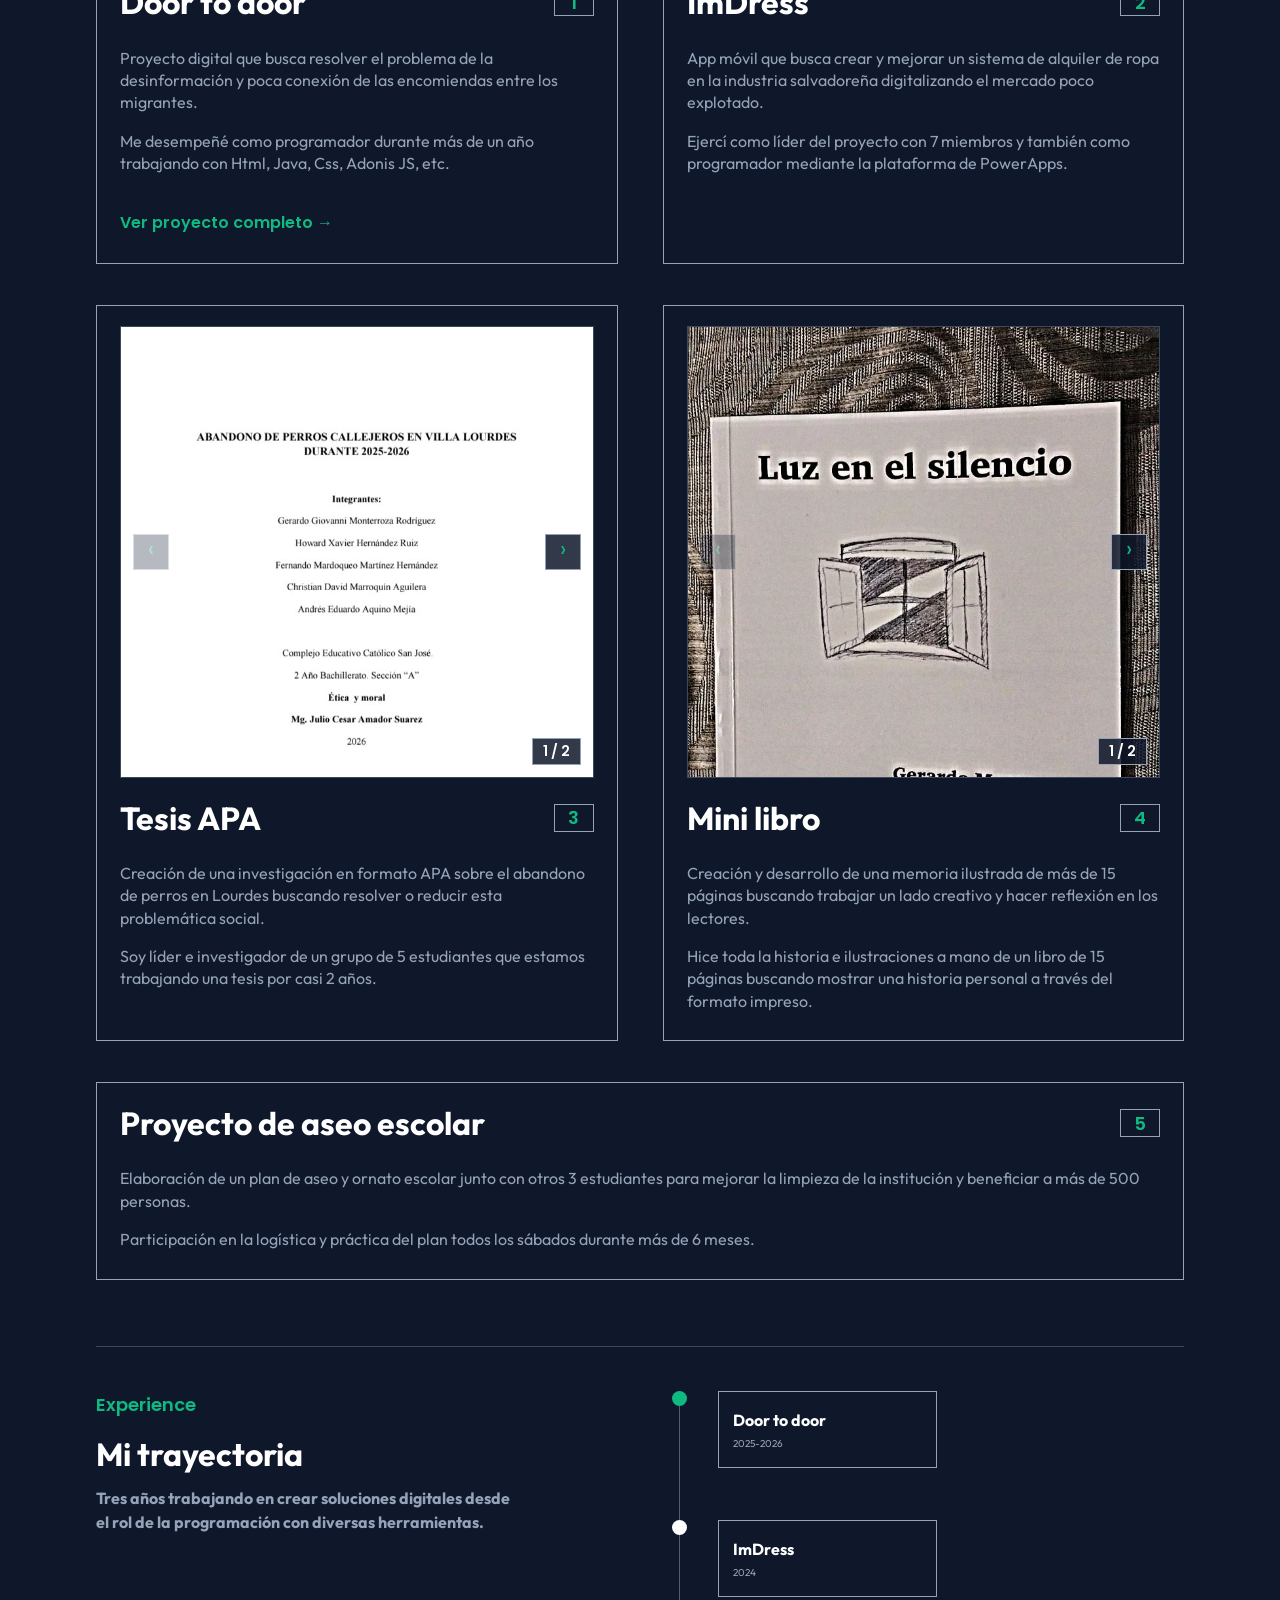
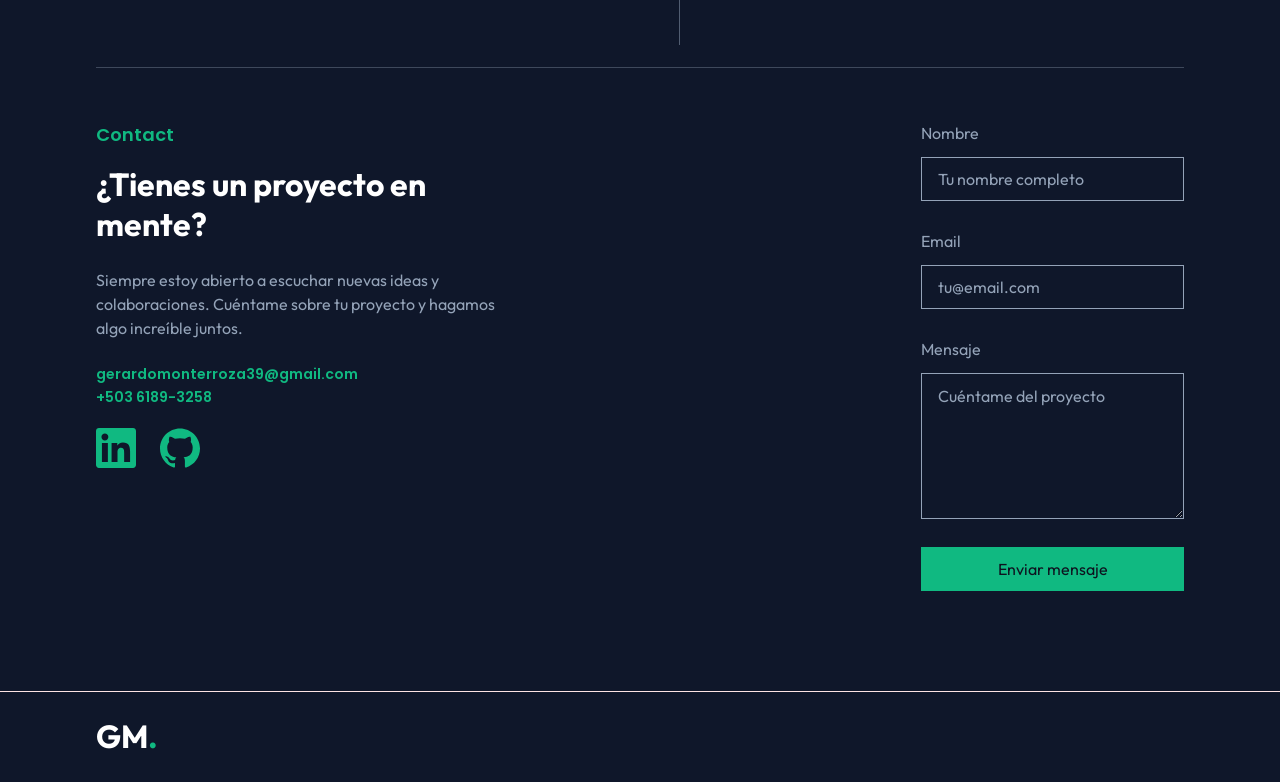
==== commit a956f3aa: "ee" ====
--- a/index.html
+++ b/index.html
@@ -148,6 +148,7 @@
             </div>
             <p>Proyecto digital que busca resolver el problema de la desinformación y poca conexión de las encomiendas entre los migrantes.</p>
             <p>Me desempeñé como programador durante más de un año trabajando con Html, Java, Css, Adonis JS, etc.</p>
+            <a class="project__link" href="proyectos/door-to-door.html">Ver proyecto completo →</a>
           </li>
 
           <li class="project">
--- a/styles.css
+++ b/styles.css
@@ -793,7 +793,7 @@
   color: var(--blanco);
 }
 
-.nav__links a[aria-current="location"] {
+.nav__links a[aria-current] {
   color: var(--blanco);
   text-decoration: underline;
   text-decoration-color: var(--verde);
@@ -836,4 +836,138 @@
 
 .form__status.is-error {
   color: #f87171;
+}
+
+.project-page {
+  padding-block: 40px 70px;
+}
+
+.back-link {
+  display: inline-block;
+  margin-bottom: 32px;
+  font-family: var(--fuente-ui);
+  font-weight: 600;
+  font-size: 16px;
+  color: var(--gris);
+  transition: color 0.2s ease;
+}
+
+.back-link:hover {
+  color: var(--verde);
+}
+
+.project-hero__title {
+  margin: 0 0 16px;
+  font-weight: 700;
+  font-size: 48px;
+  line-height: 1.26;
+  color: var(--blanco);
+}
+
+.project-hero__lead {
+  max-width: 640px;
+  margin: 0;
+  font-size: 18px;
+  color: var(--gris);
+}
+
+.project-meta {
+  display: grid;
+  grid-template-columns: repeat(3, 1fr);
+  margin: 40px 0;
+  border: 1px solid var(--gris);
+}
+
+.project-meta div {
+  padding: 16px 20px;
+}
+
+.project-meta div + div {
+  border-left: 1px solid var(--gris);
+}
+
+.project-meta dt {
+  margin: 0 0 4px;
+  font-family: var(--fuente-ui);
+  font-weight: 600;
+  font-size: 14px;
+  color: var(--gris);
+}
+
+.project-meta dd {
+  margin: 0;
+  font-weight: 700;
+  font-size: 18px;
+  color: var(--blanco);
+}
+
+.project-page .gallery {
+  margin-bottom: 0;
+}
+
+.project-section {
+  margin-top: 56px;
+}
+
+.project-section p {
+  max-width: 720px;
+  margin: 0;
+  font-size: 16px;
+  line-height: 1.6;
+  color: var(--gris);
+}
+
+.tech-list {
+  display: flex;
+  flex-wrap: wrap;
+  gap: 16px;
+  margin: 0;
+  padding: 0;
+  list-style: none;
+}
+
+.tech-list li {
+  padding: 8px 24px;
+  border: 1px solid var(--gris);
+  font-family: var(--fuente-ui);
+  font-weight: 600;
+  font-size: 16px;
+  color: var(--verde);
+}
+
+.project-footer-nav {
+  display: flex;
+  flex-wrap: wrap;
+  gap: 16px;
+  margin-top: 64px;
+  padding-top: 32px;
+  border-top: 1px solid rgba(148, 163, 184, 0.35);
+}
+
+.project__link {
+  display: inline-block;
+  margin-top: 20px;
+  font-family: var(--fuente-ui);
+  font-weight: 600;
+  font-size: 16px;
+  color: var(--verde);
+}
+
+.project__link:hover {
+  text-decoration: underline;
+}
+
+@media (max-width: 900px) {
+  .project-hero__title {
+    font-size: 36px;
+  }
+
+  .project-meta {
+    grid-template-columns: 1fr;
+  }
+
+  .project-meta div + div {
+    border-left: 0;
+    border-top: 1px solid var(--gris);
+  }
 }
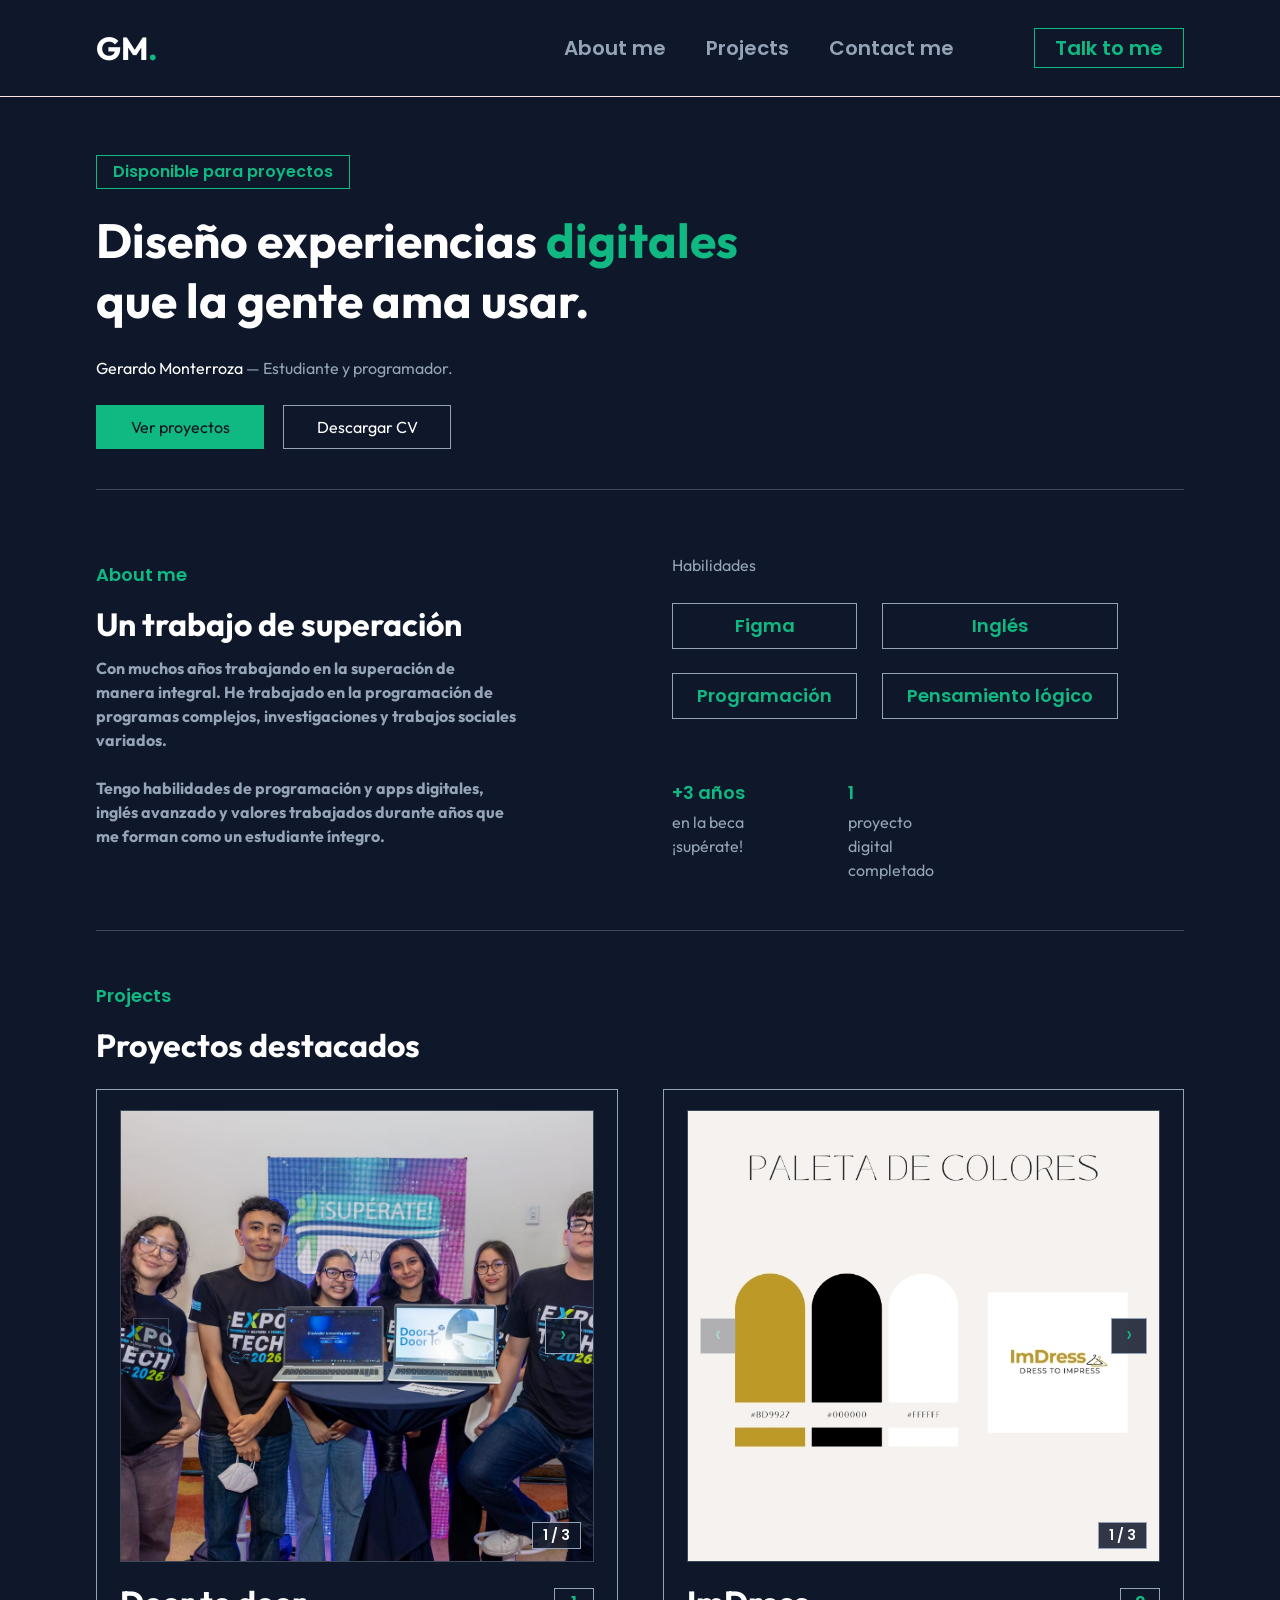
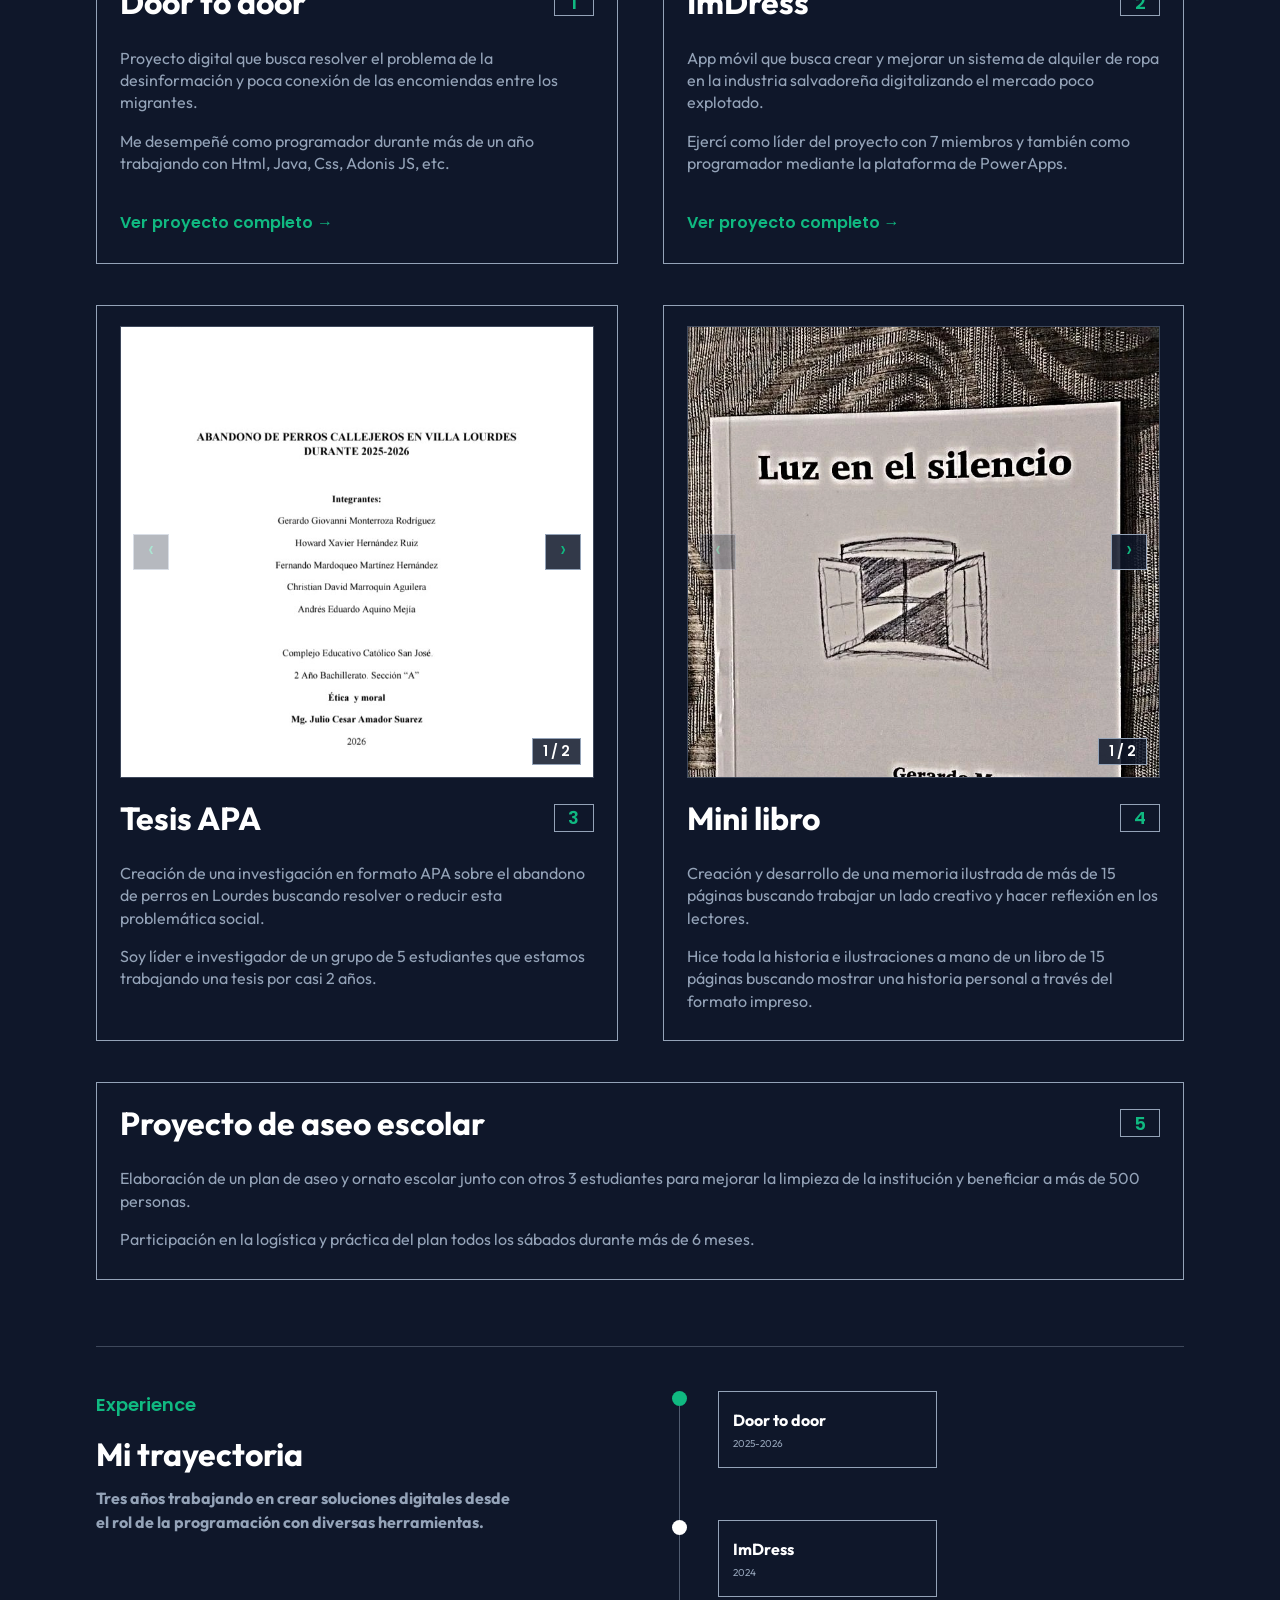
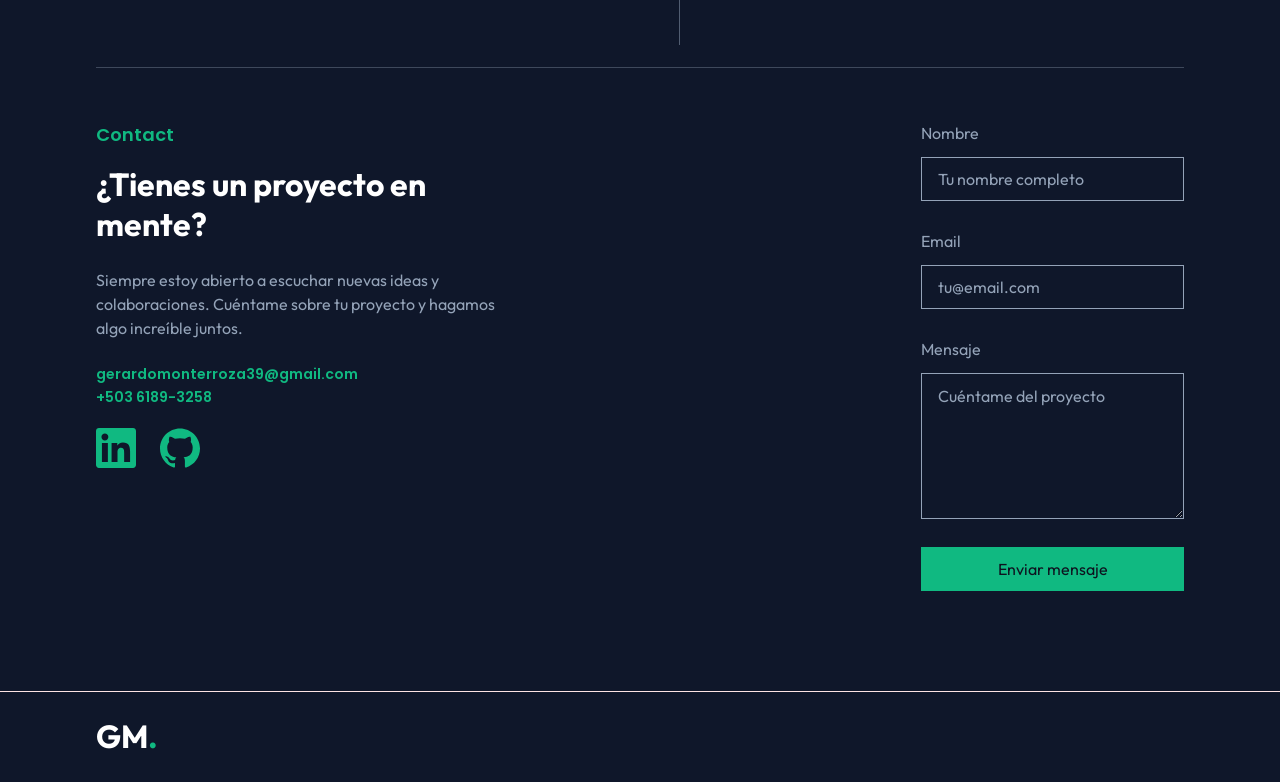
==== commit f1169e20: "imdress" ====
--- a/index.html
+++ b/index.html
@@ -168,6 +168,7 @@
             </div>
             <p>App móvil que busca crear y mejorar un sistema de alquiler de ropa en la industria salvadoreña digitalizando el mercado poco explotado.</p>
             <p>Ejercí como líder del proyecto con 7 miembros y también como programador mediante la plataforma de PowerApps.</p>
+            <a class="project__link" href="proyectos/imdress.html">Ver proyecto completo →</a>
           </li>
 
           <li class="project">
--- a/styles.css
+++ b/styles.css
@@ -970,4 +970,18 @@
     border-left: 0;
     border-top: 1px solid var(--gris);
   }
+}
+
+.project-footer-nav .btn--next {
+  margin-left: auto;
+}
+
+@media (max-width: 480px) {
+  .project-footer-nav .btn {
+    flex: 1 1 100%;
+  }
+
+  .project-footer-nav .btn--next {
+    margin-left: 0;
+  }
 }
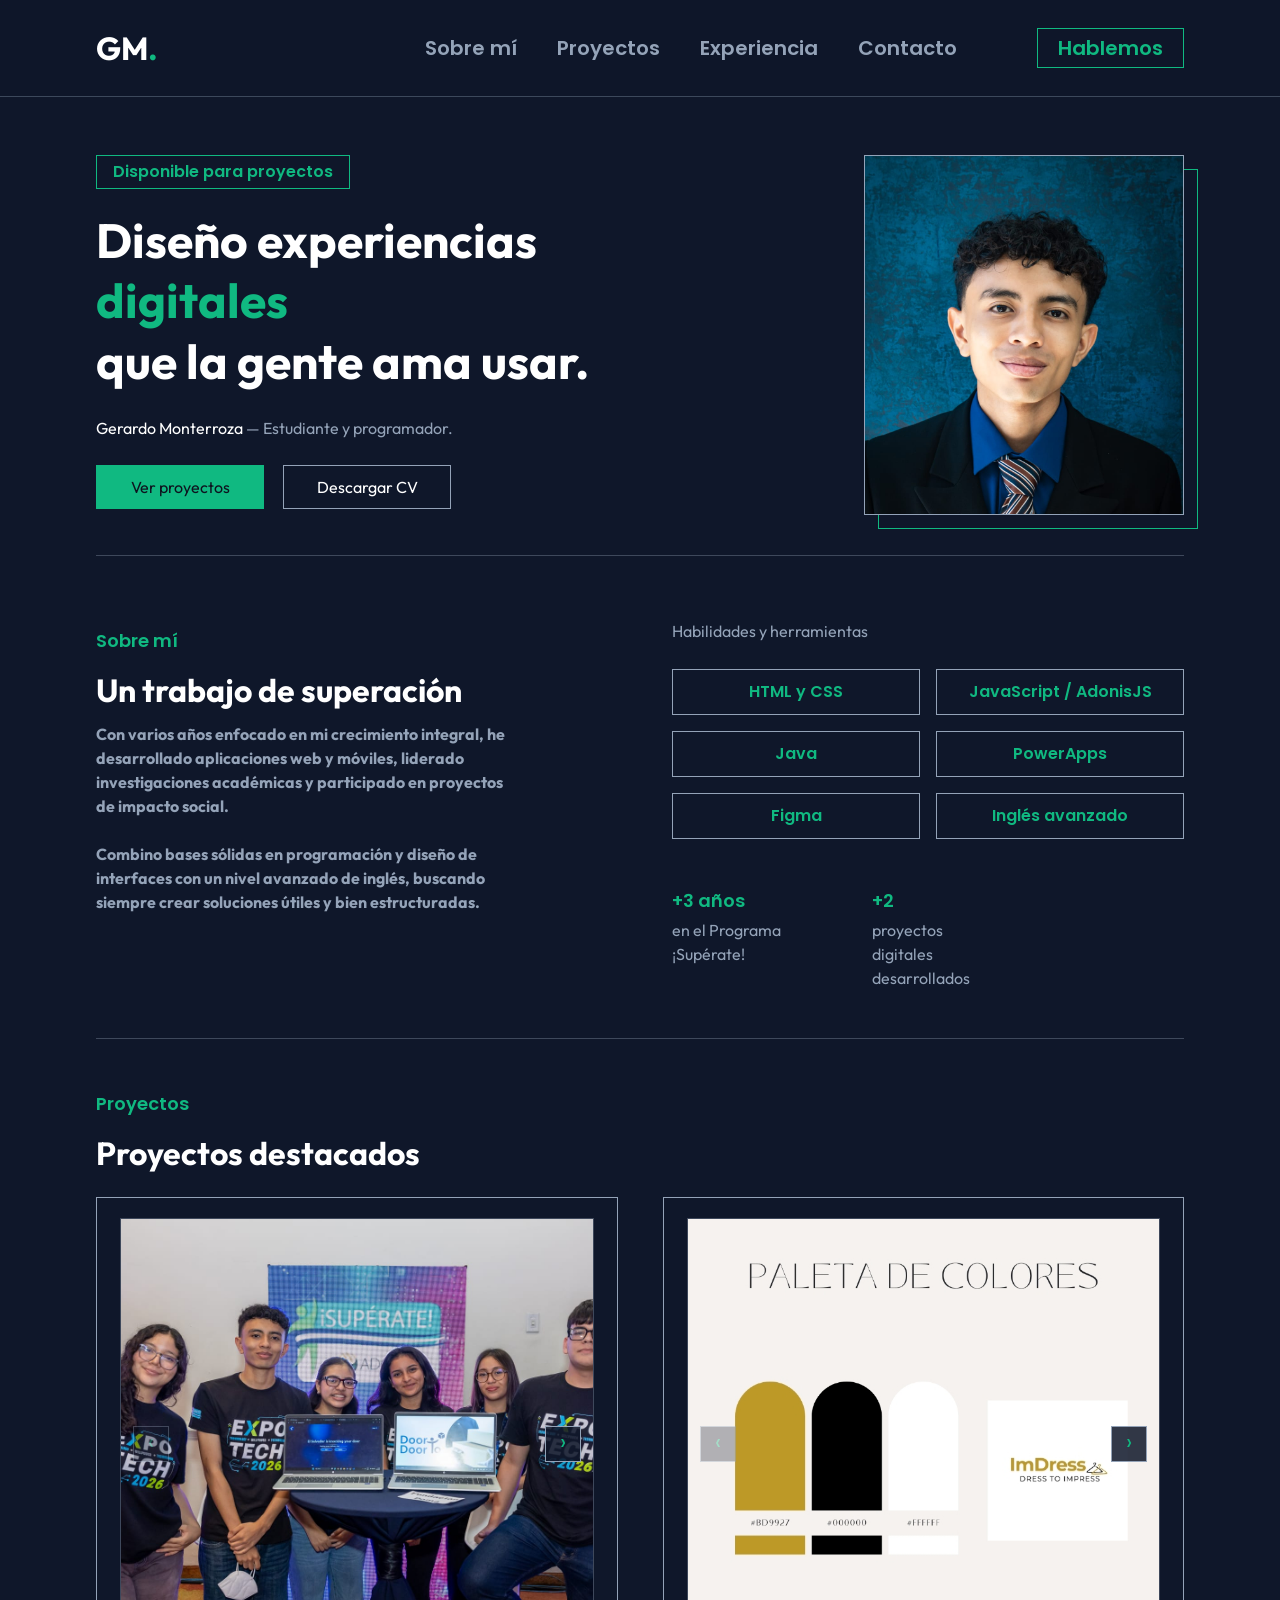
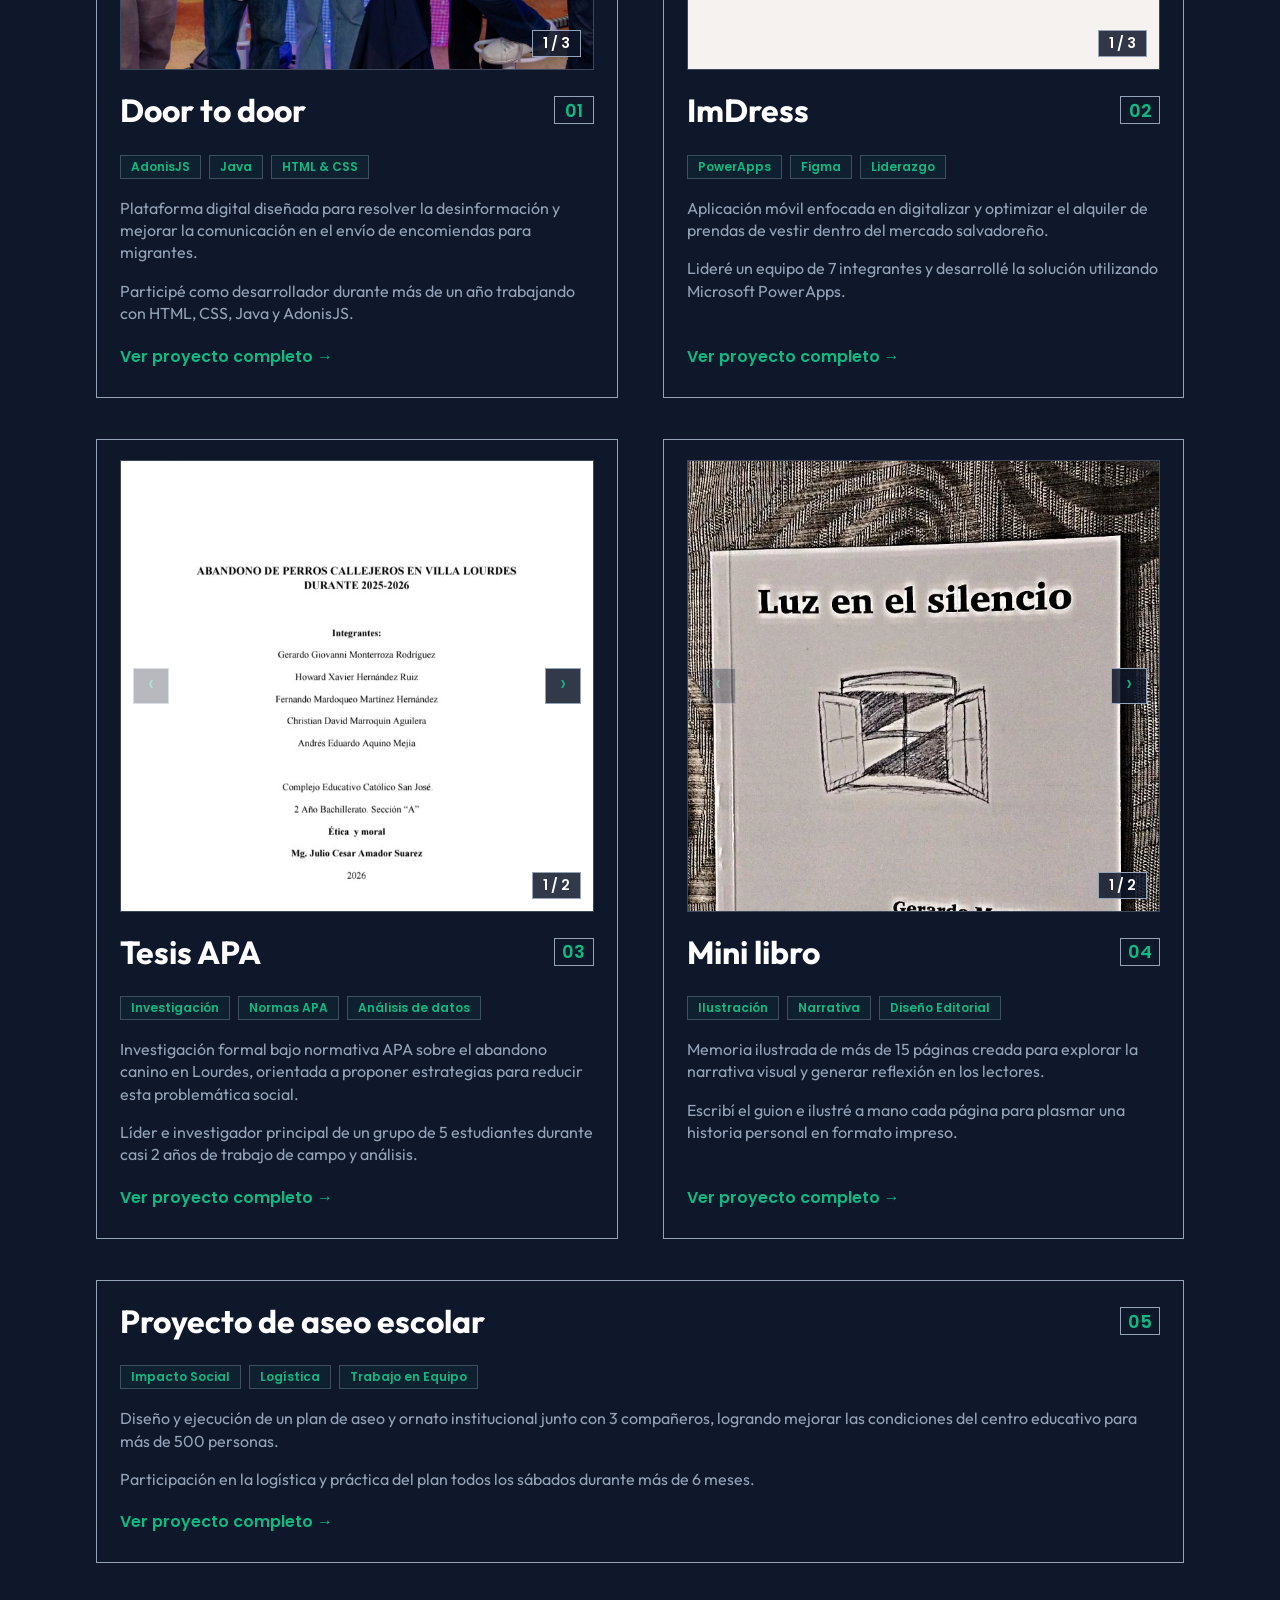
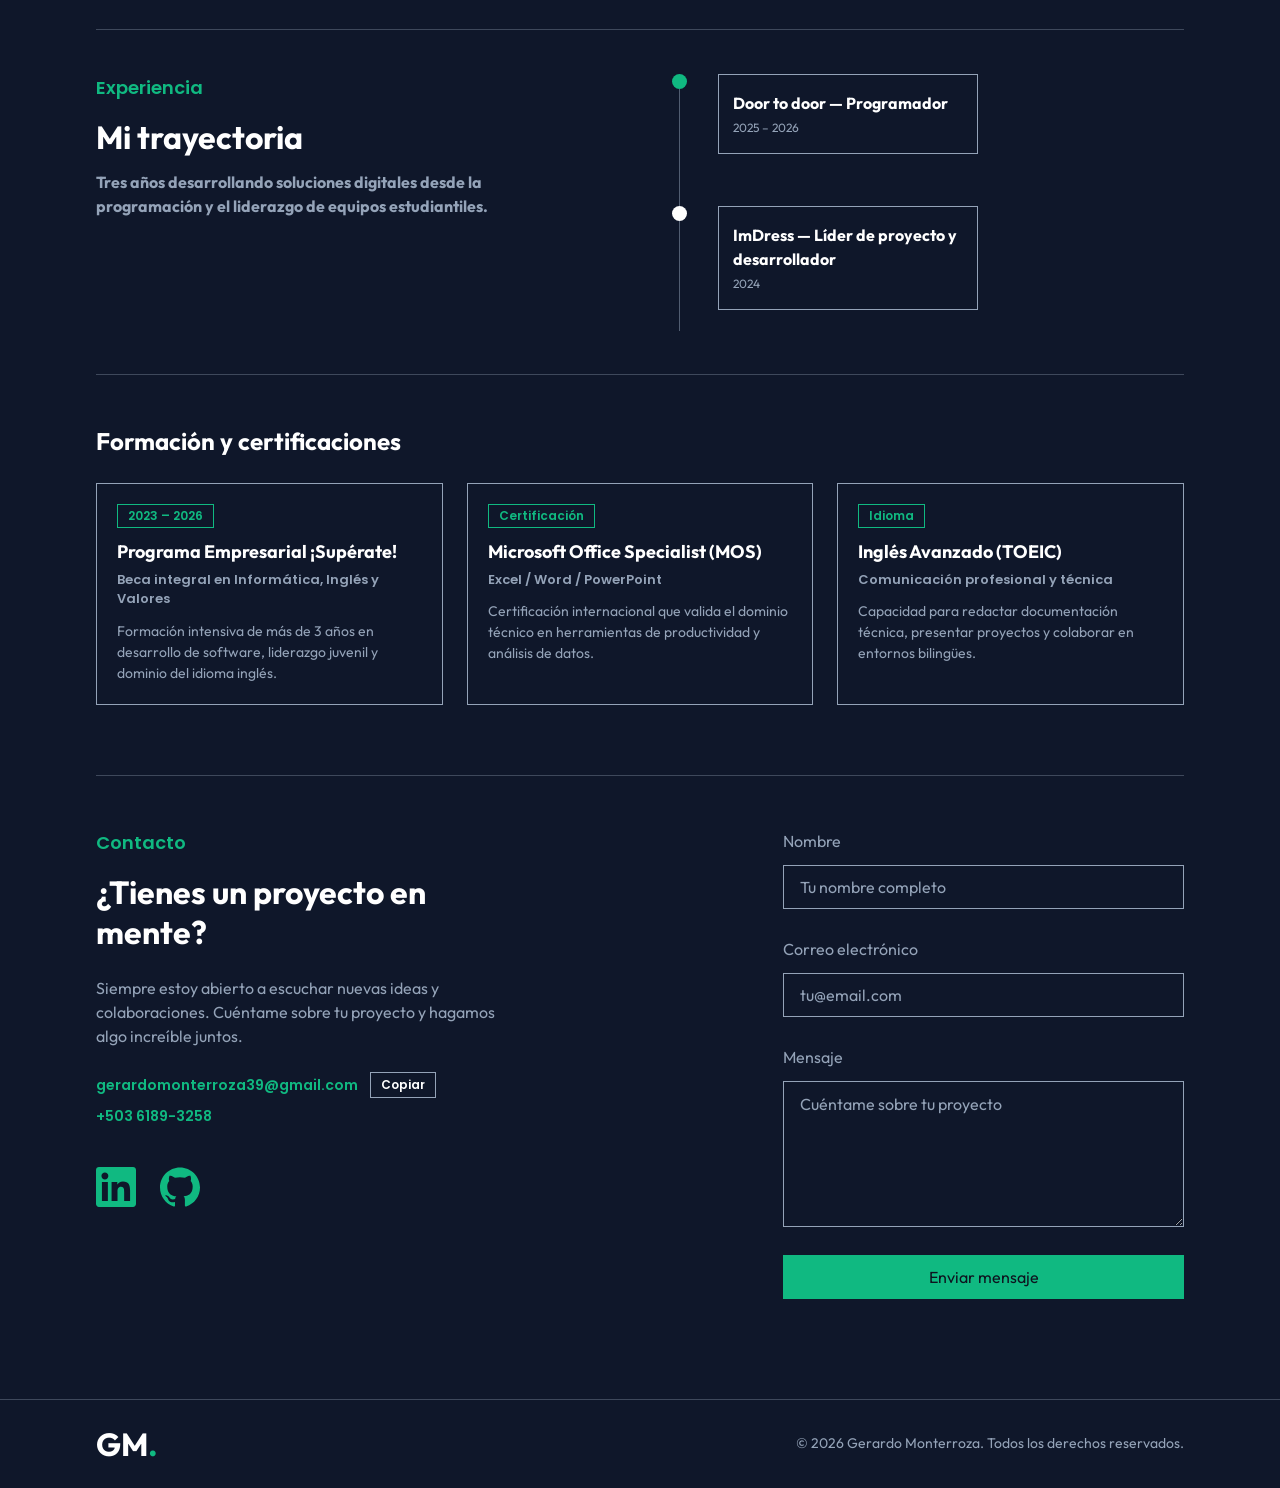
==== commit 6401b6d9: "final" ====
--- a/index.html
+++ b/index.html
@@ -3,22 +3,22 @@
 <head>
   <meta charset="UTF-8">
   <meta name="viewport" content="width=device-width, initial-scale=1">
-    <title>Gerardo Monterroza — Estudiante y programador | Portafolio</title>
+  <title>Gerardo Monterroza — Estudiante y programador | Portafolio</title>
   <meta name="description" content="Portafolio de Gerardo Monterroza, estudiante y programador. Diseño experiencias digitales que la gente ama usar.">
-    <meta name="theme-color" content="#0f172a">
+  <meta name="theme-color" content="#0f172a">
   <link rel="icon" href="data:image/svg+xml,%3Csvg xmlns='http://www.w3.org/2000/svg' viewBox='0 0 64 64'%3E%3Crect width='64' height='64' fill='%230f172a'/%3E%3Ctext x='4' y='44' font-family='Arial,sans-serif' font-weight='700' font-size='30' fill='%23ffffff'%3EGM%3Ctspan fill='%2310b981'%3E.%3C/tspan%3E%3C/text%3E%3C/svg%3E">
 
   <meta property="og:type" content="website">
   <meta property="og:locale" content="es_LA">
   <meta property="og:title" content="Gerardo Monterroza — Portafolio">
   <meta property="og:description" content="Estudiante y programador. Diseño experiencias digitales que la gente ama usar.">
-    <meta property="og:url" content="https://gerarmntrroza.github.io/portafolio/">
+  <meta property="og:url" content="https://gerarmntrroza.github.io/portafolio/">
   <meta property="og:image" content="https://gerarmntrroza.github.io/portafolio/assets/img/vista-previa.jpg">
   <meta name="twitter:card" content="summary_large_image">
-    <link rel="canonical" href="https://gerarmntrroza.github.io/portafolio/">
+  <link rel="canonical" href="https://gerarmntrroza.github.io/portafolio/">
   <meta name="author" content="Gerardo Monterroza">
   <meta name="robots" content="index, follow">
-    <meta name="google-site-verification" content="8fMgCsI2Rhh4tLsM7N-Y9NSt-KGHnvOWg2jDEDY-aPE" />
+  <meta name="google-site-verification" content="8fMgCsI2Rhh4tLsM7N-Y9NSt-KGHnvOWg2jDEDY-aPE">
 
   <script type="application/ld+json">
   {
@@ -43,17 +43,18 @@
 </head>
 <body>
 
-    <header class="nav" id="nav">
+  <header class="nav" id="nav">
     <div class="container nav__inner">
       <a href="#inicio" class="logo" aria-label="Gerardo Monterroza, ir al inicio">GM<span>.</span></a>
 
-      <nav class="nav__links" id="nav-links" aria-label="Principal">
-        <a href="#about">About me</a>
-        <a href="#projects">Projects</a>
-        <a href="#contact">Contact me</a>
+      <nav class="nav__links" id="nav-links" aria-label="Navegación principal">
+        <a href="#about">Sobre mí</a>
+        <a href="#projects">Proyectos</a>
+        <a href="#experience">Experiencia</a>
+        <a href="#contact">Contacto</a>
       </nav>
 
-      <a href="#contact" class="nav__cta">Talk to me</a>
+      <a href="#contact" class="nav__cta">Hablemos</a>
 
       <button class="nav__toggle" type="button" aria-label="Abrir menú" aria-expanded="false" aria-controls="nav-links">
         <span></span>
@@ -66,21 +67,33 @@
   <main id="inicio">
 
     <section class="hero">
-      <div class="container">
-        <p class="badge">Disponible para proyectos</p>
-
-        <h1 class="hero__title">
-          Diseño experiencias <span class="accent">digitales</span><br class="br-desktop">
-          que la gente ama usar.
-        </h1>
-
-        <p class="hero__subtitle">
-          Gerardo Monterroza <span>— Estudiante y programador.</span>
-        </p>
-
-        <div class="hero__actions">
-          <a href="#projects" class="btn btn--primary">Ver proyectos</a>
-          <a href="assets/cv-gerardo-monterroza.pdf" class="btn btn--outline" download>Descargar CV</a>
+      <div class="container hero__grid">
+        <div class="hero__content">
+          <p class="badge">Disponible para proyectos</p>
+
+          <h1 class="hero__title">
+            Diseño experiencias <span class="accent">digitales</span><br class="br-desktop">
+            que la gente ama usar.
+          </h1>
+
+          <p class="hero__subtitle">
+            Gerardo Monterroza <span>— Estudiante y programador.</span>
+          </p>
+
+          <div class="hero__actions">
+            <a href="#projects" class="btn btn--primary">Ver proyectos</a>
+            <a href="assets/cv-gerardo-monterroza.pdf" class="btn btn--outline" download>Descargar CV</a>
+          </div>
+        </div>
+
+        <div class="hero__media">
+          <img
+            src="assets/img/perfil.jpg"
+            alt="Fotografía de Gerardo Monterroza"
+            width="360"
+            height="360"
+            decoding="async"
+          >
         </div>
       </div>
     </section>
@@ -92,29 +105,31 @@
     <section class="about" id="about">
       <div class="container about__grid">
         <div class="about__text">
-          <p class="section-label">About me</p>
+          <p class="section-label">Sobre mí</p>
           <h2 class="section-title">Un trabajo de superación</h2>
-          <p>Con muchos años trabajando en la superación de manera integral. He trabajado en la programación de programas complejos, investigaciones y trabajos sociales variados.</p>
-          <p>Tengo habilidades de programación y apps digitales, inglés avanzado y valores trabajados durante años que me forman como un estudiante íntegro.</p>
+          <p>Con varios años enfocado en mi crecimiento integral, he desarrollado aplicaciones web y móviles, liderado investigaciones académicas y participado en proyectos de impacto social.</p>
+          <p>Combino bases sólidas en programación y diseño de interfaces con un nivel avanzado de inglés, buscando siempre crear soluciones útiles y bien estructuradas.</p>
         </div>
 
         <div class="about__side">
-          <h3 class="about__skills-title">Habilidades</h3>
+          <h3 class="about__skills-title">Habilidades y herramientas</h3>
           <ul class="skills">
+            <li>HTML y CSS</li>
+            <li>JavaScript / AdonisJS</li>
+            <li>Java</li>
+            <li>PowerApps</li>
             <li>Figma</li>
-            <li>Inglés</li>
-            <li>Programación</li>
-            <li>Pensamiento lógico</li>
+            <li>Inglés avanzado</li>
           </ul>
 
           <div class="stats">
             <div class="stat">
               <span class="stat__value">+3 años</span>
-              <span class="stat__label">en la beca ¡supérate!</span>
+              <span class="stat__label">en el Programa ¡Supérate!</span>
             </div>
             <div class="stat">
-              <span class="stat__value">1</span>
-              <span class="stat__label">proyecto digital completado</span>
+              <span class="stat__value">+2</span>
+              <span class="stat__label">proyectos digitales desarrollados</span>
             </div>
           </div>
         </div>
@@ -127,16 +142,16 @@
 
     <section class="projects" id="projects">
       <div class="container">
-        <p class="section-label">Projects</p>
+        <p class="section-label">Proyectos</p>
         <h2 class="section-title">Proyectos destacados</h2>
 
-                        <ul class="projects__grid">
+        <ul class="projects__grid">
           <li class="project">
             <div class="gallery" aria-label="Imágenes de Door to door">
               <div class="gallery__track" tabindex="0">
-                <img src="assets/img/door-to-door-1.jpeg" alt="Pantalla principal de Door to door" width="800" height="450" loading="lazy">
-                <img src="assets/img/door-to-door-2.jpeg" alt="Seguimiento de encomiendas en Door to door" width="800" height="450" loading="lazy">
-                <img src="assets/img/door-to-door-3.jpeg" alt="Perfil de usuario en Door to door" width="800" height="450" loading="lazy">
+                <img src="assets/img/door-to-door-1.jpeg" alt="Pantalla principal de Door to door" width="800" height="450" loading="lazy" decoding="async">
+                <img src="assets/img/door-to-door-2.jpeg" alt="Seguimiento de encomiendas en Door to door" width="800" height="450" loading="lazy" decoding="async">
+                <img src="assets/img/door-to-door-3.jpeg" alt="Perfil de usuario en Door to door" width="800" height="450" loading="lazy" decoding="async">
               </div>
               <button class="gallery__btn gallery__btn--prev" type="button" aria-label="Imagen anterior">‹</button>
               <button class="gallery__btn gallery__btn--next" type="button" aria-label="Imagen siguiente">›</button>
@@ -144,19 +159,24 @@
             </div>
             <div class="project__header">
               <h3 class="project__title">Door to door</h3>
-              <span class="project__number">1</span>
-            </div>
-            <p>Proyecto digital que busca resolver el problema de la desinformación y poca conexión de las encomiendas entre los migrantes.</p>
-            <p>Me desempeñé como programador durante más de un año trabajando con Html, Java, Css, Adonis JS, etc.</p>
+              <span class="project__number">01</span>
+            </div>
+            <ul class="project__tags" aria-label="Tecnologías usadas">
+              <li>AdonisJS</li>
+              <li>Java</li>
+              <li>HTML &amp; CSS</li>
+            </ul>
+            <p>Plataforma digital diseñada para resolver la desinformación y mejorar la comunicación en el envío de encomiendas para migrantes.</p>
+            <p>Participé como desarrollador durante más de un año trabajando con HTML, CSS, Java y AdonisJS.</p>
             <a class="project__link" href="proyectos/door-to-door.html">Ver proyecto completo →</a>
           </li>
 
           <li class="project">
             <div class="gallery" aria-label="Imágenes de ImDress">
               <div class="gallery__track" tabindex="0">
-                <img src="assets/img/imdress-1.jpeg" alt="Pantalla de inicio de la app ImDress" width="800" height="450" loading="lazy">
-                <img src="assets/img/imdress-2.jpeg" alt="Catálogo de ropa en ImDress" width="800" height="450" loading="lazy">
-                <img src="assets/img/imdress-3.jpeg" alt="Proceso de alquiler en ImDress" width="800" height="450" loading="lazy">
+                <img src="assets/img/imdress-1.jpeg" alt="Pantalla de inicio de la app ImDress" width="800" height="450" loading="lazy" decoding="async">
+                <img src="assets/img/imdress-2.jpeg" alt="Catálogo de ropa en ImDress" width="800" height="450" loading="lazy" decoding="async">
+                <img src="assets/img/imdress-3.jpeg" alt="Proceso de alquiler en ImDress" width="800" height="450" loading="lazy" decoding="async">
               </div>
               <button class="gallery__btn gallery__btn--prev" type="button" aria-label="Imagen anterior">‹</button>
               <button class="gallery__btn gallery__btn--next" type="button" aria-label="Imagen siguiente">›</button>
@@ -164,18 +184,23 @@
             </div>
             <div class="project__header">
               <h3 class="project__title">ImDress</h3>
-              <span class="project__number">2</span>
-            </div>
-            <p>App móvil que busca crear y mejorar un sistema de alquiler de ropa en la industria salvadoreña digitalizando el mercado poco explotado.</p>
-            <p>Ejercí como líder del proyecto con 7 miembros y también como programador mediante la plataforma de PowerApps.</p>
+              <span class="project__number">02</span>
+            </div>
+            <ul class="project__tags" aria-label="Tecnologías usadas">
+              <li>PowerApps</li>
+              <li>Figma</li>
+              <li>Liderazgo</li>
+            </ul>
+            <p>Aplicación móvil enfocada en digitalizar y optimizar el alquiler de prendas de vestir dentro del mercado salvadoreño.</p>
+            <p>Lideré un equipo de 7 integrantes y desarrollé la solución utilizando Microsoft PowerApps.</p>
             <a class="project__link" href="proyectos/imdress.html">Ver proyecto completo →</a>
           </li>
 
           <li class="project">
             <div class="gallery" aria-label="Imágenes de la Tesis APA">
               <div class="gallery__track" tabindex="0">
-                <img src="assets/img/tesis-apa-1.jpeg" alt="Portada de la investigación sobre el abandono de perros" width="800" height="450" loading="lazy">
-                <img src="assets/img/tesis-apa-2.jpeg" alt="Página interna de la tesis en formato APA" width="800" height="450" loading="lazy">
+                <img src="assets/img/tesis-apa-1.jpeg" alt="Portada de la investigación sobre el abandono de perros" width="800" height="450" loading="lazy" decoding="async">
+                <img src="assets/img/tesis-apa-2.jpeg" alt="Página interna de la tesis en formato APA" width="800" height="450" loading="lazy" decoding="async">
               </div>
               <button class="gallery__btn gallery__btn--prev" type="button" aria-label="Imagen anterior">‹</button>
               <button class="gallery__btn gallery__btn--next" type="button" aria-label="Imagen siguiente">›</button>
@@ -183,17 +208,23 @@
             </div>
             <div class="project__header">
               <h3 class="project__title">Tesis APA</h3>
-              <span class="project__number">3</span>
-            </div>
-            <p>Creación de una investigación en formato APA sobre el abandono de perros en Lourdes buscando resolver o reducir esta problemática social.</p>
-            <p>Soy líder e investigador de un grupo de 5 estudiantes que estamos trabajando una tesis por casi 2 años.</p>
+              <span class="project__number">03</span>
+            </div>
+            <ul class="project__tags" aria-label="Tecnologías usadas">
+              <li>Investigación</li>
+              <li>Normas APA</li>
+              <li>Análisis de datos</li>
+            </ul>
+            <p>Investigación formal bajo normativa APA sobre el abandono canino en Lourdes, orientada a proponer estrategias para reducir esta problemática social.</p>
+            <p>Líder e investigador principal de un grupo de 5 estudiantes durante casi 2 años de trabajo de campo y análisis.</p>
+            <a class="project__link" href="proyectos/tesis-apa.html">Ver proyecto completo →</a>
           </li>
 
           <li class="project">
             <div class="gallery" aria-label="Imágenes del Mini libro">
               <div class="gallery__track" tabindex="0">
-                <img src="assets/img/mini-libro-1.jpeg" alt="Portada del Mini libro ilustrado a mano" width="800" height="450" loading="lazy">
-                <img src="assets/img/mini-libro-2.jpeg" alt="Página interior del Mini libro" width="800" height="450" loading="lazy">
+                <img src="assets/img/mini-libro-1.jpeg" alt="Portada del Mini libro ilustrado a mano" width="800" height="450" loading="lazy" decoding="async">
+                <img src="assets/img/mini-libro-2.jpeg" alt="Página interior del Mini libro" width="800" height="450" loading="lazy" decoding="async">
               </div>
               <button class="gallery__btn gallery__btn--prev" type="button" aria-label="Imagen anterior">‹</button>
               <button class="gallery__btn gallery__btn--next" type="button" aria-label="Imagen siguiente">›</button>
@@ -201,19 +232,31 @@
             </div>
             <div class="project__header">
               <h3 class="project__title">Mini libro</h3>
-              <span class="project__number">4</span>
-            </div>
-            <p>Creación y desarrollo de una memoria ilustrada de más de 15 páginas buscando trabajar un lado creativo y hacer reflexión en los lectores.</p>
-            <p>Hice toda la historia e ilustraciones a mano de un libro de 15 páginas buscando mostrar una historia personal a través del formato impreso.</p>
+              <span class="project__number">04</span>
+            </div>
+            <ul class="project__tags" aria-label="Tecnologías usadas">
+              <li>Ilustración</li>
+              <li>Narrativa</li>
+              <li>Diseño Editorial</li>
+            </ul>
+            <p>Memoria ilustrada de más de 15 páginas creada para explorar la narrativa visual y generar reflexión en los lectores.</p>
+            <p>Escribí el guion e ilustré a mano cada página para plasmar una historia personal en formato impreso.</p>
+            <a class="project__link" href="proyectos/mini-libro.html">Ver proyecto completo →</a>
           </li>
 
           <li class="project project--wide">
             <div class="project__header">
               <h3 class="project__title">Proyecto de aseo escolar</h3>
-              <span class="project__number">5</span>
-            </div>
-            <p>Elaboración de un plan de aseo y ornato escolar junto con otros 3 estudiantes para mejorar la limpieza de la institución y beneficiar a más de 500 personas.</p>
+              <span class="project__number">05</span>
+            </div>
+            <ul class="project__tags" aria-label="Tecnologías usadas">
+              <li>Impacto Social</li>
+              <li>Logística</li>
+              <li>Trabajo en Equipo</li>
+            </ul>
+            <p>Diseño y ejecución de un plan de aseo y ornato institucional junto con 3 compañeros, logrando mejorar las condiciones del centro educativo para más de 500 personas.</p>
             <p>Participación en la logística y práctica del plan todos los sábados durante más de 6 meses.</p>
+            <a class="project__link" href="proyectos/aseo-escolar.html">Ver proyecto completo →</a>
           </li>
         </ul>
       </div>
@@ -226,25 +269,54 @@
     <section class="experience" id="experience">
       <div class="container experience__grid">
         <div class="experience__text">
-          <p class="section-label">Experience</p>
+          <p class="section-label">Experiencia</p>
           <h2 class="section-title">Mi trayectoria</h2>
-          <p>Tres años trabajando en crear soluciones digitales desde el rol de la programación con diversas herramientas.</p>
+          <p>Tres años desarrollando soluciones digitales desde la programación y el liderazgo de equipos estudiantiles.</p>
         </div>
 
         <ol class="timeline">
           <li class="timeline__item">
             <div class="timeline__card">
-              <h3>Door to door</h3>
-              <p>2025-2026</p>
+              <h3>Door to door — Programador</h3>
+              <p>2025 – 2026</p>
             </div>
           </li>
           <li class="timeline__item">
             <div class="timeline__card">
-              <h3>ImDress</h3>
+              <h3>ImDress — Líder de proyecto y desarrollador</h3>
               <p>2024</p>
             </div>
           </li>
         </ol>
+      </div>
+
+      <div class="container">
+        <div class="education">
+          <h3 class="education__title">Formación y certificaciones</h3>
+
+          <ul class="education__grid">
+            <li class="edu-card">
+              <span class="edu-card__tag">2023 – 2026</span>
+              <h4>Programa Empresarial ¡Supérate!</h4>
+              <p class="edu-card__place">Beca integral en Informática, Inglés y Valores</p>
+              <p>Formación intensiva de más de 3 años en desarrollo de software, liderazgo juvenil y dominio del idioma inglés.</p>
+            </li>
+
+            <li class="edu-card">
+              <span class="edu-card__tag">Certificación</span>
+              <h4>Microsoft Office Specialist (MOS)</h4>
+              <p class="edu-card__place">Excel / Word / PowerPoint</p>
+              <p>Certificación internacional que valida el dominio técnico en herramientas de productividad y análisis de datos.</p>
+            </li>
+
+            <li class="edu-card">
+              <span class="edu-card__tag">Idioma</span>
+              <h4>Inglés Avanzado (TOEIC)</h4>
+              <p class="edu-card__place">Comunicación profesional y técnica</p>
+              <p>Capacidad para redactar documentación técnica, presentar proyectos y colaborar en entornos bilingües.</p>
+            </li>
+          </ul>
+        </div>
       </div>
     </section>
 
@@ -252,16 +324,21 @@
       <hr class="divider">
     </div>
 
-        <section class="contact" id="contact">
+    <section class="contact" id="contact">
       <div class="container contact__grid">
         <div class="contact__info">
-          <p class="section-label">Contact</p>
+          <p class="section-label">Contacto</p>
           <h2 class="section-title">¿Tienes un proyecto en mente?</h2>
           <p class="contact__text">Siempre estoy abierto a escuchar nuevas ideas y colaboraciones. Cuéntame sobre tu proyecto y hagamos algo increíble juntos.</p>
 
           <address class="contact__data">
-            <a href="mailto:gerardomonterroza39@gmail.com">gerardomonterroza39@gmail.com</a>
+            <address class="contact__data">
+            <div class="contact__email-row">
+              <a href="mailto:gerardomonterroza39@gmail.com" id="email-text">gerardomonterroza39@gmail.com</a>
+              <button type="button" class="copy-btn" id="copy-email-btn" aria-label="Copiar correo electrónico">Copiar</button>
+            </div>
             <a href="tel:+50361893258">+503 6189-3258</a>
+          </address>
           </address>
 
           <ul class="socials">
@@ -285,13 +362,13 @@
           </div>
 
           <div class="form__field">
-            <label for="email">Email</label>
+            <label for="email">Correo electrónico</label>
             <input type="email" id="email" name="email" placeholder="tu@email.com" required>
           </div>
 
           <div class="form__field">
             <label for="mensaje">Mensaje</label>
-            <textarea id="mensaje" name="mensaje" rows="5" placeholder="Cuéntame del proyecto" required></textarea>
+            <textarea id="mensaje" name="mensaje" rows="5" placeholder="Cuéntame sobre tu proyecto" required></textarea>
           </div>
 
           <input type="text" name="_gotcha" class="form__trap" tabindex="-1" autocomplete="off" aria-hidden="true">
@@ -305,9 +382,10 @@
 
   </main>
 
-    <footer class="footer">
-    <div class="container">
+  <footer class="footer">
+    <div class="container footer__inner">
       <a href="#inicio" class="logo" aria-label="Ir al inicio">GM<span>.</span></a>
+      <p class="footer__copy">© 2026 Gerardo Monterroza. Todos los derechos reservados.</p>
     </div>
   </footer>
 
--- a/styles.css
+++ b/styles.css
@@ -4,7 +4,7 @@
   --verde: #10b981;
   --gris: #94a3b8;
   --blanco: #ffffff;
-  --borde-nav: #fde4e4;
+  --borde-sutil: rgba(148, 163, 184, 0.35);
 
   --fuente-titulos: "Outfit", sans-serif;
   --fuente-ui: "Poppins", sans-serif;
@@ -21,6 +21,7 @@
 
 html {
   scroll-behavior: smooth;
+  scroll-padding-top: 100px;
 }
 
 body {
@@ -56,106 +57,24 @@
 
 .divider {
   border: 0;
-  border-top: 1px solid rgba(148, 163, 184, 0.35);
-  margin: 0;
-}
-
-.nav {
-  background: var(--azul-2);
-  border-bottom: 1px solid var(--borde-nav);
-}
-
-.nav__inner {
-  display: flex;
-  align-items: center;
-  justify-content: space-between;
-  gap: 24px;
-  padding-block: 28px;
-}
-
-.logo {
-  font-family: var(--fuente-titulos);
+  border-top: 1px solid var(--borde-sutil);
+  margin: 0;
+}
+
+.section-label {
+  margin: 0 0 16px;
+  font-family: var(--fuente-ui);
+  font-weight: 600;
+  font-size: 18px;
+  color: var(--verde);
+}
+
+.section-title {
+  margin: 0 0 12px;
   font-weight: 700;
   font-size: 32px;
-  line-height: 1;
-  color: var(--blanco);
-}
-
-.logo span {
-  color: var(--verde);
-}
-
-.nav__links {
-  display: flex;
-  gap: 40px;
-  margin-left: auto;
-  margin-right: 56px;
-}
-
-.nav__links a {
-  font-family: var(--fuente-ui);
-  font-weight: 600;
-  font-size: 20px;
-  color: var(--gris);
-  transition: color 0.2s ease;
-}
-
-.nav__links a:hover {
-  color: var(--blanco);
-}
-
-.nav__cta {
-  font-family: var(--fuente-ui);
-  font-weight: 600;
-  font-size: 20px;
-  color: var(--verde);
-  border: 1px solid var(--verde);
-  padding: 4px 20px;
-  transition: background 0.2s ease, color 0.2s ease;
-}
-
-.nav__cta:hover {
-  background: var(--verde);
-  color: var(--azul-1);
-}
-
-.hero {
-  padding-block: 58px 40px;
-}
-
-.badge {
-  display: inline-block;
-  margin: 0 0 21px;
-  padding: 4px 16px;
-  font-family: var(--fuente-ui);
-  font-weight: 600;
-  font-size: 16px;
-  color: var(--verde);
-  border: 1px solid var(--verde);
-}
-
-.hero__title {
-  margin: 0 0 25px;
-  font-weight: 700;
-  font-size: 48px;
   line-height: 1.26;
   color: var(--blanco);
-}
-
-.hero__subtitle {
-  margin: 0 0 25px;
-  font-size: 16px;
-  color: var(--blanco);
-}
-
-.hero__subtitle span {
-  color: var(--gris);
-}
-
-.hero__actions {
-  display: flex;
-  flex-wrap: wrap;
-  gap: 19px;
 }
 
 .btn {
@@ -191,450 +110,75 @@
   border-color: var(--blanco);
 }
 
-@media (max-width: 900px) {
-  :root {
-    --margen-lateral: 24px;
-  }
-
-  .nav__links {
-    display: none;
-  }
-
-  .nav__cta {
-    margin-left: auto;
-  }
-
-  .hero__title {
-    font-size: 36px;
-  }
-
-  .br-desktop {
-    display: none;
-  }
-}
-
-@media (max-width: 480px) {
-  .hero__title {
-    font-size: 30px;
-  }
-
-  .hero__actions .btn {
-    flex: 1 1 100%;
-  }
-}
-
-.section-label {
-  margin: 0 0 16px;
-  font-family: var(--fuente-ui);
-  font-weight: 600;
-  font-size: 18px;
-  color: var(--verde);
-}
-
-.section-title {
-  margin: 0 0 12px;
+.nav {
+  position: sticky;
+  top: 0;
+  z-index: 20;
+  background: rgba(15, 23, 42, 0.92);
+  backdrop-filter: blur(8px);
+  border-bottom: 1px solid var(--borde-sutil);
+}
+
+.nav__inner {
+  display: flex;
+  align-items: center;
+  justify-content: space-between;
+  gap: 24px;
+  padding-block: 28px;
+}
+
+.logo {
+  font-family: var(--fuente-titulos);
   font-weight: 700;
   font-size: 32px;
-  line-height: 1.26;
-  color: var(--blanco);
-}
-
-.about {
-  padding-block: 63px 48px;
-}
-
-.about__grid {
-  display: grid;
-  grid-template-columns: 1fr 1fr;
-  gap: 64px;
-  align-items: start;
-}
-
-.about__text {
-  padding-top: 8px;
-}
-
-.about__text p:not(.section-label) {
-  max-width: 420px;
-  margin: 0 0 24px;
-  font-weight: 700;
-  font-size: 16px;
-  color: var(--gris);
-}
-
-.about__skills-title {
-  margin: 0 0 26px;
-  font-weight: 400;
-  font-size: 16px;
-  color: var(--gris);
-}
-
-.skills {
-  display: grid;
-  grid-template-columns: repeat(2, auto);
-  justify-content: start;
-  gap: 24px 25px;
-  margin: 0 0 60px;
-  padding: 0;
-  list-style: none;
-}
-
-.skills li {
-  display: flex;
-  align-items: center;
-  justify-content: center;
-  min-height: 46px;
-  padding-inline: 24px;
-  border: 1px solid var(--gris);
-  font-family: var(--fuente-ui);
-  font-weight: 600;
-  font-size: 18px;
-  color: var(--verde);
-}
-
-.stats {
-  display: flex;
-  gap: 80px;
-}
-
-.stat__value {
-  display: block;
-  font-family: var(--fuente-ui);
-  font-weight: 600;
-  font-size: 18px;
-  color: var(--verde);
-}
-
-.stat__label {
-  display: block;
-  max-width: 96px;
-  margin-top: 4px;
-  font-size: 16px;
-  color: var(--gris);
-}
-
-@media (max-width: 900px) {
-  .about__grid {
-    grid-template-columns: 1fr;
-    gap: 40px;
-  }
-
-  .section-title {
-    font-size: 28px;
-  }
-}
-
-.projects {
-  padding-block: 51px 66px;
-}
-
-.projects .section-title {
-  margin-bottom: 24px;
-}
-
-.projects__grid {
-  display: grid;
-  grid-template-columns: 1fr 1fr;
-  gap: 41px 45px;
-  margin: 0;
-  padding: 0;
-  list-style: none;
-}
-
-.project {
-  padding: 20px 23px 28px;
-  border: 1px solid var(--gris);
-}
-
-.project--wide {
-  grid-column: 1 / -1;
-}
-
-.project__header {
-  display: flex;
-  align-items: center;
-  justify-content: space-between;
-  gap: 16px;
-  margin-bottom: 24px;
-}
-
-.project__title {
-  margin: 0;
-  font-weight: 700;
-  font-size: 32px;
-  line-height: 1.26;
-  color: var(--blanco);
-}
-
-.project__number {
-  display: flex;
-  align-items: center;
-  justify-content: center;
-  min-width: 40px;
-  height: 28px;
-  border: 1px solid var(--gris);
-  font-family: var(--fuente-ui);
-  font-weight: 600;
-  font-size: 18px;
-  color: var(--verde);
-}
-
-.project p {
-  margin: 0 0 16px;
-  font-size: 16px;
-  line-height: 1.4;
-  color: var(--gris);
-}
-
-.project p:last-child {
-  margin-bottom: 0;
-}
-
-@media (max-width: 900px) {
-  .projects__grid {
-    grid-template-columns: 1fr;
-  }
-
-  .project__title {
-    font-size: 26px;
-  }
-}
-
-.experience {
-  padding-block: 44px 70px;
-}
-
-.experience__grid {
-  display: grid;
-  grid-template-columns: 1fr 1fr;
-  gap: 64px;
-  align-items: start;
-}
-
-.experience__text p:not(.section-label) {
-  max-width: 420px;
-  margin: 0;
-  font-weight: 700;
-  font-size: 16px;
-  color: var(--gris);
-}
-
-.timeline {
-  margin: 0;
-  padding: 0;
-  list-style: none;
-}
-
-.timeline__item {
-  position: relative;
-  padding-left: 46px;
-}
-
-.timeline__item + .timeline__item {
-  margin-top: 52px;
-}
-
-.timeline__item::before {
-  content: "";
-  position: absolute;
-  left: 7px;
-  top: 15px;
-  width: 1px;
-  height: calc(100% + 37px);
-  background: rgba(148, 163, 184, 0.5);
-}
-
-.timeline__item:last-child::before {
-  height: 110px;
-}
-
-.timeline__item::after {
-  content: "";
-  position: absolute;
-  left: 0;
-  top: 0;
-  width: 15px;
-  height: 15px;
-  border-radius: 50%;
-  background: var(--blanco);
-}
-
-.timeline__item:first-child::after {
+  line-height: 1;
+  color: var(--blanco);
+}
+
+.logo span {
+  color: var(--verde);
+}
+
+.nav__links {
+  display: flex;
+  gap: 40px;
+  margin-left: auto;
+  margin-right: 56px;
+}
+
+.nav__links a {
+  font-family: var(--fuente-ui);
+  font-weight: 600;
+  font-size: 20px;
+  color: var(--gris);
+  transition: color 0.2s ease;
+}
+
+.nav__links a:hover {
+  color: var(--blanco);
+}
+
+.nav__links a[aria-current] {
+  color: var(--blanco);
+  text-decoration: underline;
+  text-decoration-color: var(--verde);
+  text-decoration-thickness: 2px;
+  text-underline-offset: 8px;
+}
+
+.nav__cta {
+  font-family: var(--fuente-ui);
+  font-weight: 600;
+  font-size: 20px;
+  color: var(--verde);
+  border: 1px solid var(--verde);
+  padding: 4px 20px;
+  transition: background 0.2s ease, color 0.2s ease;
+}
+
+.nav__cta:hover {
   background: var(--verde);
-}
-
-.timeline__card {
-  max-width: 219px;
-  padding: 16px 14px;
-  border: 1px solid var(--gris);
-}
-
-.timeline__card h3 {
-  margin: 0;
-  font-weight: 700;
-  font-size: 16px;
-  color: var(--blanco);
-}
-
-.timeline__card p {
-  margin: 4px 0 0;
-  font-size: 10px;
-  color: var(--gris);
-}
-
-@media (max-width: 900px) {
-  .experience__grid {
-    grid-template-columns: 1fr;
-    gap: 40px;
-  }
-}
-
-.contact {
-  padding-block: 53px 48px;
-}
-
-.contact__grid {
-  display: grid;
-  grid-template-columns: 1fr 1fr;
-  gap: 64px;
-  align-items: start;
-}
-
-.contact__info .section-title {
-  max-width: 330px;
-  margin-bottom: 24px;
-}
-
-.contact__text {
-  max-width: 400px;
-  margin: 0 0 24px;
-  font-size: 16px;
-  color: var(--gris);
-}
-
-.contact__data {
-  display: flex;
-  flex-direction: column;
-  gap: 2px;
-  margin-bottom: 20px;
-  font-style: normal;
-}
-
-.contact__data a {
-  font-family: var(--fuente-ui);
-  font-weight: 600;
-  font-size: 14px;
-  color: var(--verde);
-}
-
-.contact__data a:hover {
-  text-decoration: underline;
-}
-
-.socials {
-  display: flex;
-  gap: 24px;
-  margin: 0;
-  padding: 0;
-  list-style: none;
-}
-
-.socials a {
-  display: block;
-  width: 40px;
-  height: 40px;
-  color: var(--verde);
-  transition: color 0.2s ease;
-}
-
-.socials a:hover {
-  color: var(--blanco);
-}
-
-.socials svg {
-  display: block;
-  width: 100%;
-  height: 100%;
-  fill: currentColor;
-}
-
-.form {
-  display: flex;
-  flex-direction: column;
-  gap: 28px;
-  max-width: 401px;
-  margin-left: auto;
-}
-
-.form__field {
-  display: flex;
-  flex-direction: column;
-  gap: 12px;
-}
-
-.form__field label {
-  font-size: 16px;
-  color: var(--gris);
-}
-
-.form__field input,
-.form__field textarea {
-  width: 100%;
-  padding: 0 16px;
-  background: transparent;
-  border: 1px solid var(--gris);
-  border-radius: 0;
-  font-family: var(--fuente-titulos);
-  font-size: 16px;
-  color: var(--blanco);
-}
-
-.form__field input {
-  height: 44px;
-}
-
-.form__field textarea {
-  min-height: 146px;
-  padding-block: 12px;
-  resize: vertical;
-}
-
-.form__field input::placeholder,
-.form__field textarea::placeholder {
-  color: var(--gris);
-}
-
-.form__field input:focus,
-.form__field textarea:focus {
-  border-color: var(--verde);
-  outline: none;
-}
-
-.form__submit {
-  width: 100%;
-  cursor: pointer;
-}
-
-.footer {
-  padding-block: 28px;
-  background: var(--azul-2);
-  border-top: 1px solid var(--borde-nav);
-}
-
-@media (max-width: 900px) {
-  .contact__grid {
-    grid-template-columns: 1fr;
-    gap: 40px;
-  }
-
-  .form {
-    max-width: none;
-    margin-left: 0;
-  }
-}
-
-.nav {
-  position: relative;
+  color: var(--azul-1);
 }
 
 .nav__toggle {
@@ -671,7 +215,865 @@
   transform: translateY(-7px) rotate(-45deg);
 }
 
+.hero {
+  padding-block: 58px 40px;
+}
+
+.hero__grid {
+  display: grid;
+  grid-template-columns: minmax(0, 1.2fr) minmax(0, 0.8fr);
+  align-items: start;
+  gap: 48px;
+}
+
+.hero__media {
+  position: relative;
+  width: 100%;
+  max-width: 320px;
+  justify-self: end;
+}
+
+.hero__media::after {
+  content: "";
+  position: absolute;
+  inset: 14px -14px -14px 14px;
+  border: 1px solid var(--verde);
+  z-index: 0;
+  pointer-events: none;
+}
+
+.hero__media img {
+  position: relative;
+  z-index: 1;
+  display: block;
+  width: 100%;
+  aspect-ratio: 1 / 1;
+  object-fit: cover;
+  object-position: center 20%;
+  border: 1px solid var(--gris);
+  background: var(--azul-1);
+}
+
+.badge {
+  display: inline-block;
+  margin: 0 0 21px;
+  padding: 4px 16px;
+  font-family: var(--fuente-ui);
+  font-weight: 600;
+  font-size: 16px;
+  color: var(--verde);
+  border: 1px solid var(--verde);
+}
+
+.hero__title {
+  margin: 0 0 25px;
+  font-weight: 700;
+  font-size: 48px;
+  line-height: 1.26;
+  color: var(--blanco);
+}
+
+.hero__subtitle {
+  margin: 0 0 25px;
+  font-size: 16px;
+  color: var(--blanco);
+}
+
+.hero__subtitle span {
+  color: var(--gris);
+}
+
+.hero__actions {
+  display: flex;
+  flex-wrap: wrap;
+  gap: 19px;
+}
+
+.about {
+  padding-block: 63px 48px;
+}
+
+.about__grid {
+  display: grid;
+  grid-template-columns: 1fr 1fr;
+  gap: 64px;
+  align-items: start;
+}
+
+.about__text {
+  padding-top: 8px;
+}
+
+.about__text p:not(.section-label) {
+  max-width: 420px;
+  margin: 0 0 24px;
+  font-weight: 700;
+  font-size: 16px;
+  color: var(--gris);
+}
+
+.about__skills-title {
+  margin: 0 0 26px;
+  font-weight: 400;
+  font-size: 16px;
+  color: var(--gris);
+}
+
+.skills {
+  display: grid;
+  grid-template-columns: repeat(2, minmax(0, 1fr));
+  gap: 16px;
+  margin: 0 0 48px;
+  padding: 0;
+  list-style: none;
+}
+
+.skills li {
+  display: flex;
+  align-items: center;
+  justify-content: center;
+  text-align: center;
+  min-height: 46px;
+  padding: 8px 16px;
+  border: 1px solid var(--gris);
+  font-family: var(--fuente-ui);
+  font-weight: 600;
+  font-size: 16px;
+  color: var(--verde);
+  transition: border-color 0.2s ease, background 0.2s ease;
+}
+
+.skills li:hover {
+  border-color: var(--verde);
+  background: rgba(16, 185, 129, 0.08);
+}
+
+.stats {
+  display: flex;
+  gap: 80px;
+}
+
+.stat__value {
+  display: block;
+  font-family: var(--fuente-ui);
+  font-weight: 600;
+  font-size: 18px;
+  color: var(--verde);
+}
+
+.stat__label {
+  display: block;
+  max-width: 120px;
+  margin-top: 4px;
+  font-size: 16px;
+  color: var(--gris);
+}
+
+.projects {
+  padding-block: 51px 66px;
+}
+
+.projects .section-title {
+  margin-bottom: 24px;
+}
+
+.projects__grid {
+  display: grid;
+  grid-template-columns: 1fr 1fr;
+  gap: 41px 45px;
+  margin: 0;
+  padding: 0;
+  list-style: none;
+}
+
+.project {
+  display: flex;
+  flex-direction: column;
+  padding: 20px 23px 28px;
+  border: 1px solid var(--gris);
+  transition: border-color 0.2s ease;
+}
+
+.project:hover {
+  border-color: var(--verde);
+}
+
+.project--wide {
+  grid-column: 1 / -1;
+}
+
+.project__header {
+  display: flex;
+  align-items: center;
+  justify-content: space-between;
+  gap: 16px;
+  margin-bottom: 24px;
+}
+
+.project__title {
+  margin: 0;
+  font-weight: 700;
+  font-size: 32px;
+  line-height: 1.26;
+  color: var(--blanco);
+}
+
+.project__number {
+  display: flex;
+  align-items: center;
+  justify-content: center;
+  min-width: 40px;
+  height: 28px;
+  border: 1px solid var(--gris);
+  font-family: var(--fuente-ui);
+  font-weight: 600;
+  font-size: 18px;
+  color: var(--verde);
+}
+
+.project p {
+  margin: 0 0 16px;
+  font-size: 16px;
+  line-height: 1.4;
+  color: var(--gris);
+}
+
+.project p:last-of-type {
+  margin-bottom: 0;
+}
+
+.project__link {
+  display: inline-block;
+  margin-top: auto;
+  padding-top: 20px;
+  font-family: var(--fuente-ui);
+  font-weight: 600;
+  font-size: 16px;
+  color: var(--verde);
+}
+
+.project__link:hover {
+  text-decoration: underline;
+}
+
+.project__tags {
+  display: flex;
+  flex-wrap: wrap;
+  gap: 8px;
+  margin: 0 0 18px;
+  padding: 0;
+  list-style: none;
+}
+
+.project__tags li {
+  padding: 2px 10px;
+  border: 1px solid var(--borde-sutil);
+  font-family: var(--fuente-ui);
+  font-weight: 600;
+  font-size: 12px;
+  color: var(--verde);
+  background: rgba(16, 185, 129, 0.06);
+}
+
+.project-hero__actions {
+  display: flex;
+  flex-wrap: wrap;
+  gap: 16px;
+  margin-top: 28px;
+}
+
+.gallery {
+  position: relative;
+  margin-bottom: 20px;
+  border: 1px solid var(--borde-sutil);
+}
+
+.gallery__track {
+  display: flex;
+  overflow-x: auto;
+  scroll-snap-type: x mandatory;
+  scrollbar-width: none;
+}
+
+.gallery__track::-webkit-scrollbar {
+  display: none;
+}
+
+.gallery__track img {
+  display: block;
+  flex: 0 0 100%;
+  width: 100%;
+  aspect-ratio: 16 / 9;
+  object-fit: cover;
+  scroll-snap-align: start;
+  cursor: zoom-in;
+}
+
+.gallery__btn {
+  position: absolute;
+  top: 50%;
+  display: flex;
+  align-items: center;
+  justify-content: center;
+  width: 36px;
+  height: 36px;
+  padding: 0 0 3px;
+  transform: translateY(-50%);
+  background: rgba(15, 23, 42, 0.85);
+  border: 1px solid var(--gris);
+  font-family: var(--fuente-ui);
+  font-size: 22px;
+  line-height: 1;
+  color: var(--verde);
+  cursor: pointer;
+  transition: border-color 0.2s ease, color 0.2s ease;
+}
+
+.gallery__btn:hover {
+  border-color: var(--verde);
+  color: var(--blanco);
+}
+
+.gallery__btn:disabled {
+  opacity: 0.35;
+  cursor: default;
+}
+
+.gallery__btn--prev {
+  left: 12px;
+}
+
+.gallery__btn--next {
+  right: 12px;
+}
+
+.gallery__count {
+  position: absolute;
+  right: 12px;
+  bottom: 12px;
+  padding: 2px 10px;
+  background: rgba(15, 23, 42, 0.85);
+  border: 1px solid var(--gris);
+  font-family: var(--fuente-ui);
+  font-weight: 600;
+  font-size: 14px;
+  color: var(--blanco);
+}
+
+.experience {
+  padding-block: 44px 70px;
+}
+
+.experience__grid {
+  display: grid;
+  grid-template-columns: 1fr 1fr;
+  gap: 64px;
+  align-items: start;
+}
+
+.experience__text p:not(.section-label) {
+  max-width: 420px;
+  margin: 0;
+  font-weight: 700;
+  font-size: 16px;
+  color: var(--gris);
+}
+
+.timeline {
+  margin: 0;
+  padding: 0;
+  list-style: none;
+}
+
+.timeline__item {
+  position: relative;
+  padding-left: 46px;
+}
+
+.timeline__item + .timeline__item {
+  margin-top: 52px;
+}
+
+.timeline__item::before {
+  content: "";
+  position: absolute;
+  left: 7px;
+  top: 15px;
+  width: 1px;
+  height: calc(100% + 37px);
+  background: rgba(148, 163, 184, 0.5);
+}
+
+.timeline__item:last-child::before {
+  height: 110px;
+}
+
+.timeline__item::after {
+  content: "";
+  position: absolute;
+  left: 0;
+  top: 0;
+  width: 15px;
+  height: 15px;
+  border-radius: 50%;
+  background: var(--blanco);
+}
+
+.timeline__item:first-child::after {
+  background: var(--verde);
+}
+
+.timeline__card {
+  max-width: 260px;
+  padding: 16px 14px;
+  border: 1px solid var(--gris);
+}
+
+.timeline__card h3 {
+  margin: 0;
+  font-weight: 700;
+  font-size: 16px;
+  color: var(--blanco);
+}
+
+.timeline__card p {
+  margin: 4px 0 0;
+  font-size: 12px;
+  color: var(--gris);
+}
+
+.education {
+  margin-top: 64px;
+  padding-top: 48px;
+  border-top: 1px solid var(--borde-sutil);
+}
+
+.education__title {
+  margin: 0 0 24px;
+  font-weight: 700;
+  font-size: 24px;
+  color: var(--blanco);
+}
+
+.education__grid {
+  display: grid;
+  grid-template-columns: repeat(3, minmax(0, 1fr));
+  gap: 24px;
+  margin: 0;
+  padding: 0;
+  list-style: none;
+}
+
+.edu-card {
+  display: flex;
+  flex-direction: column;
+  padding: 20px;
+  border: 1px solid var(--gris);
+  transition: border-color 0.2s ease;
+}
+
+.edu-card:hover {
+  border-color: var(--verde);
+}
+
+.edu-card__tag {
+  align-self: flex-start;
+  margin-bottom: 12px;
+  padding: 2px 10px;
+  border: 1px solid var(--verde);
+  font-family: var(--fuente-ui);
+  font-weight: 600;
+  font-size: 12px;
+  color: var(--verde);
+}
+
+.edu-card h4 {
+  margin: 0 0 6px;
+  font-weight: 700;
+  font-size: 18px;
+  line-height: 1.3;
+  color: var(--blanco);
+}
+
+.edu-card__place {
+  margin: 0 0 12px;
+  font-family: var(--fuente-ui);
+  font-weight: 600;
+  font-size: 13px;
+  color: var(--gris);
+}
+
+.edu-card p:last-child {
+  margin: 0;
+  font-size: 14px;
+  line-height: 1.5;
+  color: var(--gris);
+}
+
+.contact {
+  padding-block: 53px 48px;
+}
+
+.contact__grid {
+  display: grid;
+  grid-template-columns: 1fr 1fr;
+  gap: 64px;
+  align-items: start;
+}
+
+.contact__info .section-title {
+  max-width: 330px;
+  margin-bottom: 24px;
+}
+
+.contact__text {
+  max-width: 400px;
+  margin: 0 0 24px;
+  font-size: 16px;
+  color: var(--gris);
+}
+
+.contact__data {
+  display: flex;
+  flex-direction: column;
+  gap: 8px;
+  margin-bottom: 20px;
+  font-style: normal;
+}
+
+.contact__email-row {
+  display: flex;
+  align-items: center;
+  flex-wrap: wrap;
+  gap: 12px;
+}
+
+.contact__data a {
+  font-family: var(--fuente-ui);
+  font-weight: 600;
+  font-size: 14px;
+  color: var(--verde);
+}
+
+.contact__data a:hover {
+  text-decoration: underline;
+}
+
+.copy-btn {
+  padding: 3px 10px;
+  background: transparent;
+  border: 1px solid var(--gris);
+  font-family: var(--fuente-ui);
+  font-weight: 600;
+  font-size: 12px;
+  color: var(--blanco);
+  cursor: pointer;
+  transition: border-color 0.2s ease, color 0.2s ease, background 0.2s ease;
+}
+
+.copy-btn:hover {
+  border-color: var(--verde);
+  color: var(--verde);
+}
+
+.copy-btn.is-copied {
+  border-color: var(--verde);
+  background: var(--verde);
+  color: var(--azul-1);
+}
+
+.socials {
+  display: flex;
+  gap: 24px;
+  margin: 0;
+  padding: 0;
+  list-style: none;
+}
+
+.socials a {
+  display: block;
+  width: 40px;
+  height: 40px;
+  color: var(--verde);
+  transition: color 0.2s ease;
+}
+
+.socials a:hover {
+  color: var(--blanco);
+}
+
+.socials svg {
+  display: block;
+  width: 100%;
+  height: 100%;
+  fill: currentColor;
+}
+
+.form {
+  display: flex;
+  flex-direction: column;
+  gap: 28px;
+  width: 100%;
+  max-width: 401px;
+  margin-left: auto;
+}
+
+.form__field {
+  display: flex;
+  flex-direction: column;
+  gap: 12px;
+}
+
+.form__field label {
+  font-size: 16px;
+  color: var(--gris);
+}
+
+.form__field input,
+.form__field textarea {
+  width: 100%;
+  padding: 0 16px;
+  background: transparent;
+  border: 1px solid var(--gris);
+  border-radius: 0;
+  font-family: var(--fuente-titulos);
+  font-size: 16px;
+  color: var(--blanco);
+  transition: border-color 0.2s ease;
+}
+
+.form__field input {
+  height: 44px;
+}
+
+.form__field textarea {
+  min-height: 146px;
+  padding-block: 12px;
+  resize: vertical;
+}
+
+.form__field input::placeholder,
+.form__field textarea::placeholder {
+  color: var(--gris);
+}
+
+.form__field input:focus,
+.form__field textarea:focus {
+  border-color: var(--verde);
+  outline: none;
+}
+
+.form__trap {
+  position: absolute;
+  left: -9999px;
+  width: 1px;
+  height: 1px;
+  opacity: 0;
+}
+
+.form__submit {
+  width: 100%;
+  cursor: pointer;
+}
+
+.form__submit:disabled {
+  opacity: 0.6;
+  cursor: default;
+}
+
+.form__status {
+  min-height: 24px;
+  margin: 0;
+  font-size: 16px;
+}
+
+.form__status.is-ok {
+  color: var(--verde);
+}
+
+.form__status.is-error {
+  color: #f87171;
+}
+
+.footer {
+  padding-block: 28px;
+  background: var(--azul-2);
+  border-top: 1px solid var(--borde-sutil);
+}
+
+.footer__inner {
+  display: flex;
+  align-items: center;
+  justify-content: space-between;
+  flex-wrap: wrap;
+  gap: 16px;
+}
+
+.footer__copy {
+  margin: 0;
+  font-size: 14px;
+  color: var(--gris);
+}
+
+.project-page {
+  padding-block: 40px 70px;
+}
+
+.back-link {
+  display: inline-block;
+  margin-bottom: 32px;
+  font-family: var(--fuente-ui);
+  font-weight: 600;
+  font-size: 16px;
+  color: var(--gris);
+  transition: color 0.2s ease;
+}
+
+.back-link:hover {
+  color: var(--verde);
+}
+
+.project-hero__title {
+  margin: 0 0 16px;
+  font-weight: 700;
+  font-size: 48px;
+  line-height: 1.26;
+  color: var(--blanco);
+}
+
+.project-hero__lead {
+  max-width: 640px;
+  margin: 0;
+  font-size: 18px;
+  color: var(--gris);
+}
+
+.project-meta {
+  display: grid;
+  grid-template-columns: repeat(3, 1fr);
+  margin: 40px 0;
+  border: 1px solid var(--gris);
+}
+
+.project-meta div {
+  padding: 16px 20px;
+}
+
+.project-meta div + div {
+  border-left: 1px solid var(--gris);
+}
+
+.project-meta dt {
+  margin: 0 0 4px;
+  font-family: var(--fuente-ui);
+  font-weight: 600;
+  font-size: 14px;
+  color: var(--gris);
+}
+
+.project-meta dd {
+  margin: 0;
+  font-weight: 700;
+  font-size: 18px;
+  color: var(--blanco);
+}
+
+.project-page .gallery {
+  margin-bottom: 0;
+}
+
+.project-section {
+  margin-top: 56px;
+}
+
+.project-section p {
+  max-width: 720px;
+  margin: 0;
+  font-size: 16px;
+  line-height: 1.6;
+  color: var(--gris);
+}
+
+.tech-list {
+  display: flex;
+  flex-wrap: wrap;
+  gap: 16px;
+  margin: 0;
+  padding: 0;
+  list-style: none;
+}
+
+.tech-list li {
+  padding: 8px 24px;
+  border: 1px solid var(--gris);
+  font-family: var(--fuente-ui);
+  font-weight: 600;
+  font-size: 16px;
+  color: var(--verde);
+}
+
+.project-footer-nav {
+  display: flex;
+  flex-wrap: wrap;
+  gap: 16px;
+  margin-top: 64px;
+  padding-top: 32px;
+  border-top: 1px solid var(--borde-sutil);
+}
+
+.project-footer-nav .btn--next {
+  margin-left: auto;
+}
+
+.lightbox {
+  position: fixed;
+  inset: 0;
+  z-index: 100;
+  display: none;
+  align-items: center;
+  justify-content: center;
+  padding: 24px;
+  background: rgba(14, 19, 31, 0.94);
+  backdrop-filter: blur(6px);
+}
+
+.lightbox.is-open {
+  display: flex;
+}
+
+.lightbox__img {
+  max-width: min(1000px, 92vw);
+  max-height: 85vh;
+  border: 1px solid var(--gris);
+  object-fit: contain;
+}
+
+.lightbox__close {
+  position: absolute;
+  top: 24px;
+  right: 24px;
+  width: 42px;
+  height: 42px;
+  background: var(--azul-2);
+  border: 1px solid var(--gris);
+  font-family: var(--fuente-ui);
+  font-size: 24px;
+  line-height: 1;
+  color: var(--blanco);
+  cursor: pointer;
+  transition: border-color 0.2s ease, color 0.2s ease;
+}
+
+.lightbox__close:hover {
+  border-color: var(--verde);
+  color: var(--verde);
+}
+
 @media (max-width: 900px) {
+  :root {
+    --margen-lateral: 24px;
+  }
+
   .nav__toggle {
     display: flex;
   }
@@ -688,7 +1090,7 @@
     margin: 0;
     padding: 8px var(--margen-lateral) 16px;
     background: var(--azul-2);
-    border-bottom: 1px solid var(--borde-nav);
+    border-bottom: 1px solid var(--borde-sutil);
   }
 
   .nav.is-open .nav__links {
@@ -703,6 +1105,63 @@
   .nav__links a:last-child {
     border-bottom: 0;
   }
+
+  .nav__cta {
+    margin-left: auto;
+  }
+
+  .hero__grid {
+    grid-template-columns: 1fr;
+    gap: 40px;
+  }
+
+  .hero__media {
+    max-width: 280px;
+    justify-self: start;
+  }
+
+  .hero__title,
+  .project-hero__title {
+    font-size: 36px;
+  }
+
+  .br-desktop {
+    display: none;
+  }
+
+  .section-title {
+    font-size: 28px;
+  }
+
+  .about__grid,
+  .projects__grid,
+  .experience__grid,
+  .contact__grid {
+    grid-template-columns: 1fr;
+    gap: 40px;
+  }
+
+  .project__title {
+    font-size: 26px;
+  }
+
+  .form {
+    max-width: none;
+    margin-left: 0;
+  }
+
+  .project-meta {
+    grid-template-columns: 1fr;
+  }
+
+  .project-meta div + div {
+    border-left: 0;
+    border-top: 1px solid var(--gris);
+  }
+
+  .education__grid {
+    grid-template-columns: 1fr;
+  }
 }
 
 @media (max-width: 480px) {
@@ -714,273 +1173,20 @@
     padding: 4px 14px;
     font-size: 16px;
   }
-}
-
-.gallery {
-  position: relative;
-  margin-bottom: 20px;
-  border: 1px solid rgba(148, 163, 184, 0.35);
-}
-
-.gallery__track {
-  display: flex;
-  overflow-x: auto;
-  scroll-snap-type: x mandatory;
-  scrollbar-width: none;
-}
-
-.gallery__track::-webkit-scrollbar {
-  display: none;
-}
-
-.gallery__track img {
-  display: block;
-  flex: 0 0 100%;
-  width: 100%;
-  aspect-ratio: 16 / 9;
-  object-fit: cover;
-  scroll-snap-align: start;
-}
-
-.gallery__btn {
-  position: absolute;
-  top: 50%;
-  display: flex;
-  align-items: center;
-  justify-content: center;
-  width: 36px;
-  height: 36px;
-  padding: 0 0 3px;
-  transform: translateY(-50%);
-  background: rgba(15, 23, 42, 0.85);
-  border: 1px solid var(--gris);
-  font-family: var(--fuente-ui);
-  font-size: 22px;
-  line-height: 1;
-  color: var(--verde);
-  cursor: pointer;
-  transition: border-color 0.2s ease, color 0.2s ease;
-}
-
-.gallery__btn:hover {
-  border-color: var(--verde);
-  color: var(--blanco);
-}
-
-.gallery__btn:disabled {
-  opacity: 0.35;
-  cursor: default;
-}
-
-.gallery__btn--prev {
-  left: 12px;
-}
-
-.gallery__btn--next {
-  right: 12px;
-}
-
-.gallery__count {
-  position: absolute;
-  right: 12px;
-  bottom: 12px;
-  padding: 2px 10px;
-  background: rgba(15, 23, 42, 0.85);
-  border: 1px solid var(--gris);
-  font-family: var(--fuente-ui);
-  font-weight: 600;
-  font-size: 14px;
-  color: var(--blanco);
-}
-
-.nav__links a[aria-current] {
-  color: var(--blanco);
-  text-decoration: underline;
-  text-decoration-color: var(--verde);
-  text-decoration-thickness: 2px;
-  text-underline-offset: 8px;
-}
-
-.nav {
-  position: sticky;
-  top: 0;
-  z-index: 20;
-}
-
-html {
-  scroll-padding-top: 100px;
-}
-
-.form__trap {
-  position: absolute;
-  left: -9999px;
-  width: 1px;
-  height: 1px;
-  opacity: 0;
-}
-
-.form__submit:disabled {
-  opacity: 0.6;
-  cursor: default;
-}
-
-.form__status {
-  min-height: 24px;
-  margin: 0;
-  font-size: 16px;
-}
-
-.form__status.is-ok {
-  color: var(--verde);
-}
-
-.form__status.is-error {
-  color: #f87171;
-}
-
-.project-page {
-  padding-block: 40px 70px;
-}
-
-.back-link {
-  display: inline-block;
-  margin-bottom: 32px;
-  font-family: var(--fuente-ui);
-  font-weight: 600;
-  font-size: 16px;
-  color: var(--gris);
-  transition: color 0.2s ease;
-}
-
-.back-link:hover {
-  color: var(--verde);
-}
-
-.project-hero__title {
-  margin: 0 0 16px;
-  font-weight: 700;
-  font-size: 48px;
-  line-height: 1.26;
-  color: var(--blanco);
-}
-
-.project-hero__lead {
-  max-width: 640px;
-  margin: 0;
-  font-size: 18px;
-  color: var(--gris);
-}
-
-.project-meta {
-  display: grid;
-  grid-template-columns: repeat(3, 1fr);
-  margin: 40px 0;
-  border: 1px solid var(--gris);
-}
-
-.project-meta div {
-  padding: 16px 20px;
-}
-
-.project-meta div + div {
-  border-left: 1px solid var(--gris);
-}
-
-.project-meta dt {
-  margin: 0 0 4px;
-  font-family: var(--fuente-ui);
-  font-weight: 600;
-  font-size: 14px;
-  color: var(--gris);
-}
-
-.project-meta dd {
-  margin: 0;
-  font-weight: 700;
-  font-size: 18px;
-  color: var(--blanco);
-}
-
-.project-page .gallery {
-  margin-bottom: 0;
-}
-
-.project-section {
-  margin-top: 56px;
-}
-
-.project-section p {
-  max-width: 720px;
-  margin: 0;
-  font-size: 16px;
-  line-height: 1.6;
-  color: var(--gris);
-}
-
-.tech-list {
-  display: flex;
-  flex-wrap: wrap;
-  gap: 16px;
-  margin: 0;
-  padding: 0;
-  list-style: none;
-}
-
-.tech-list li {
-  padding: 8px 24px;
-  border: 1px solid var(--gris);
-  font-family: var(--fuente-ui);
-  font-weight: 600;
-  font-size: 16px;
-  color: var(--verde);
-}
-
-.project-footer-nav {
-  display: flex;
-  flex-wrap: wrap;
-  gap: 16px;
-  margin-top: 64px;
-  padding-top: 32px;
-  border-top: 1px solid rgba(148, 163, 184, 0.35);
-}
-
-.project__link {
-  display: inline-block;
-  margin-top: 20px;
-  font-family: var(--fuente-ui);
-  font-weight: 600;
-  font-size: 16px;
-  color: var(--verde);
-}
-
-.project__link:hover {
-  text-decoration: underline;
-}
-
-@media (max-width: 900px) {
-  .project-hero__title {
-    font-size: 36px;
-  }
-
-  .project-meta {
-    grid-template-columns: 1fr;
-  }
-
-  .project-meta div + div {
-    border-left: 0;
-    border-top: 1px solid var(--gris);
-  }
-}
-
-.project-footer-nav .btn--next {
-  margin-left: auto;
-}
-
-@media (max-width: 480px) {
+
+  .hero__title {
+    font-size: 30px;
+  }
+
+  .hero__actions .btn,
   .project-footer-nav .btn {
     flex: 1 1 100%;
   }
 
+  .skills {
+    grid-template-columns: 1fr;
+  }
+
   .project-footer-nav .btn--next {
     margin-left: 0;
   }
